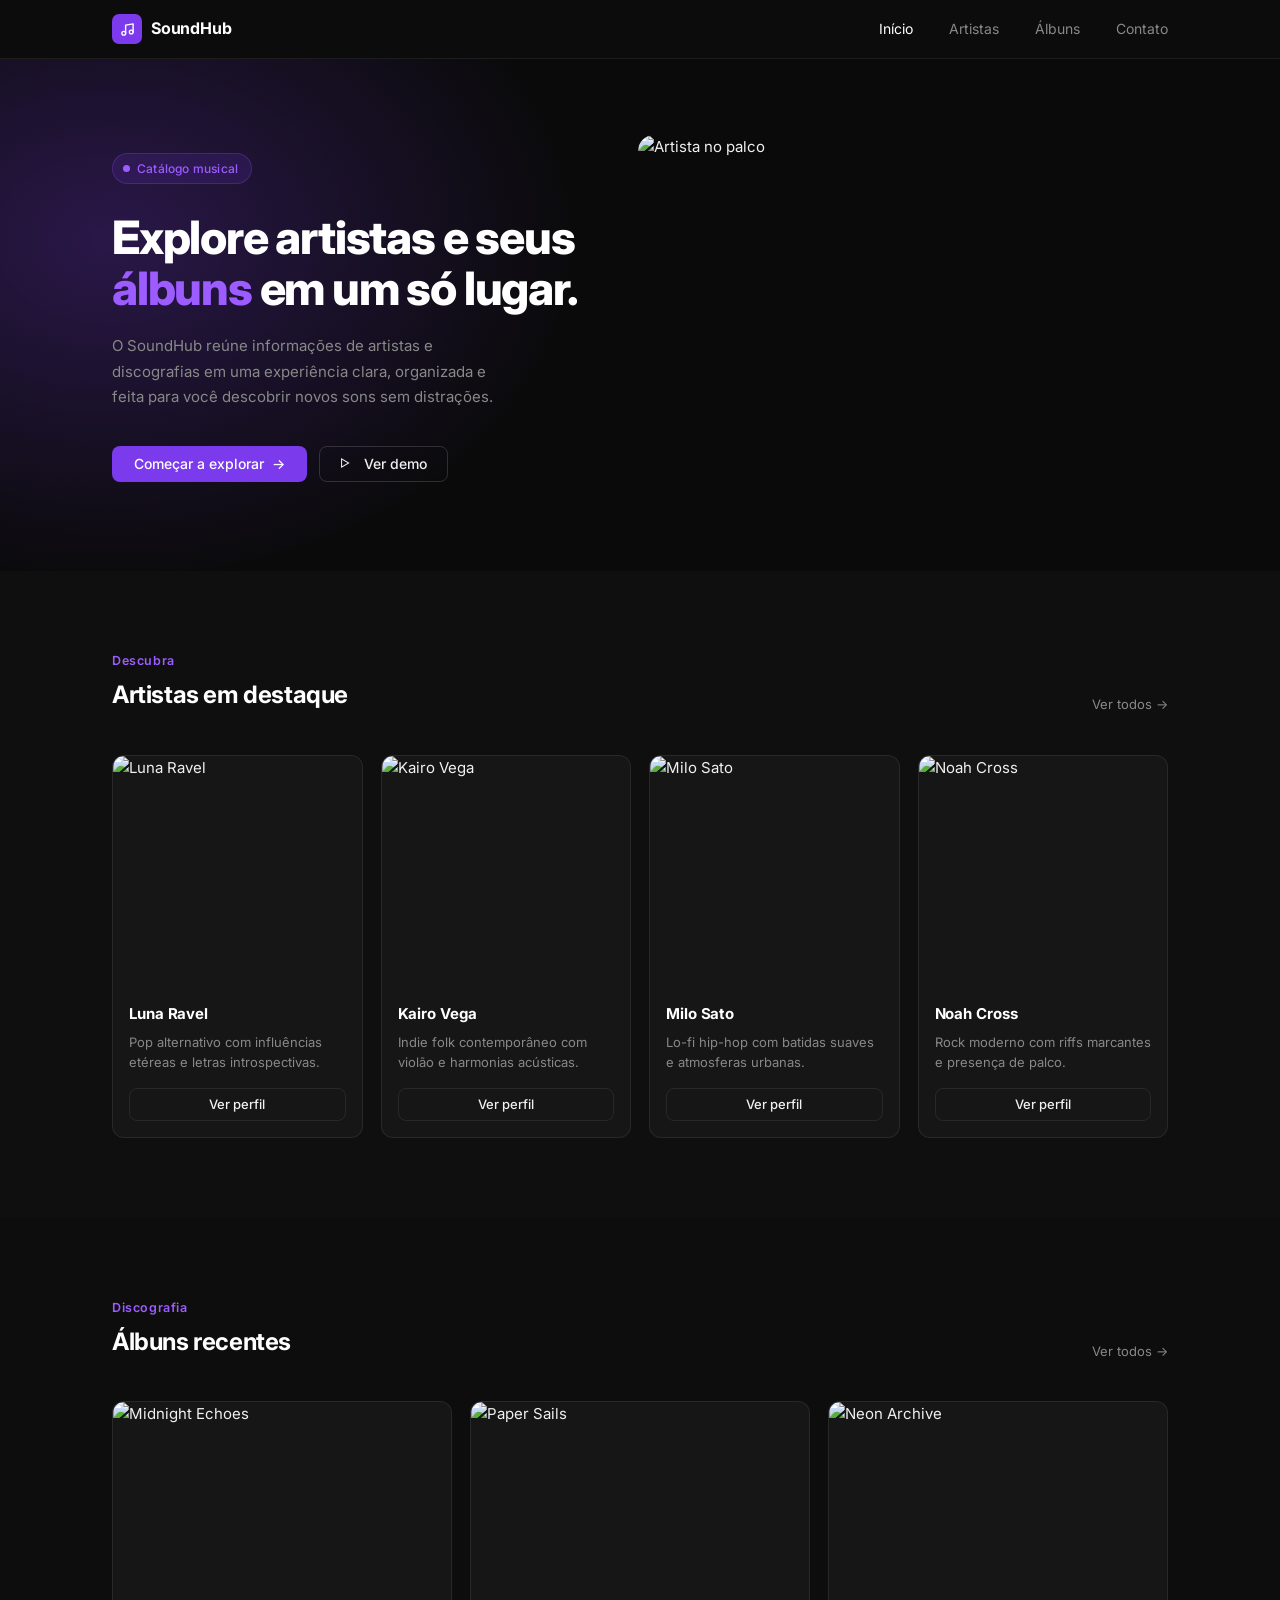
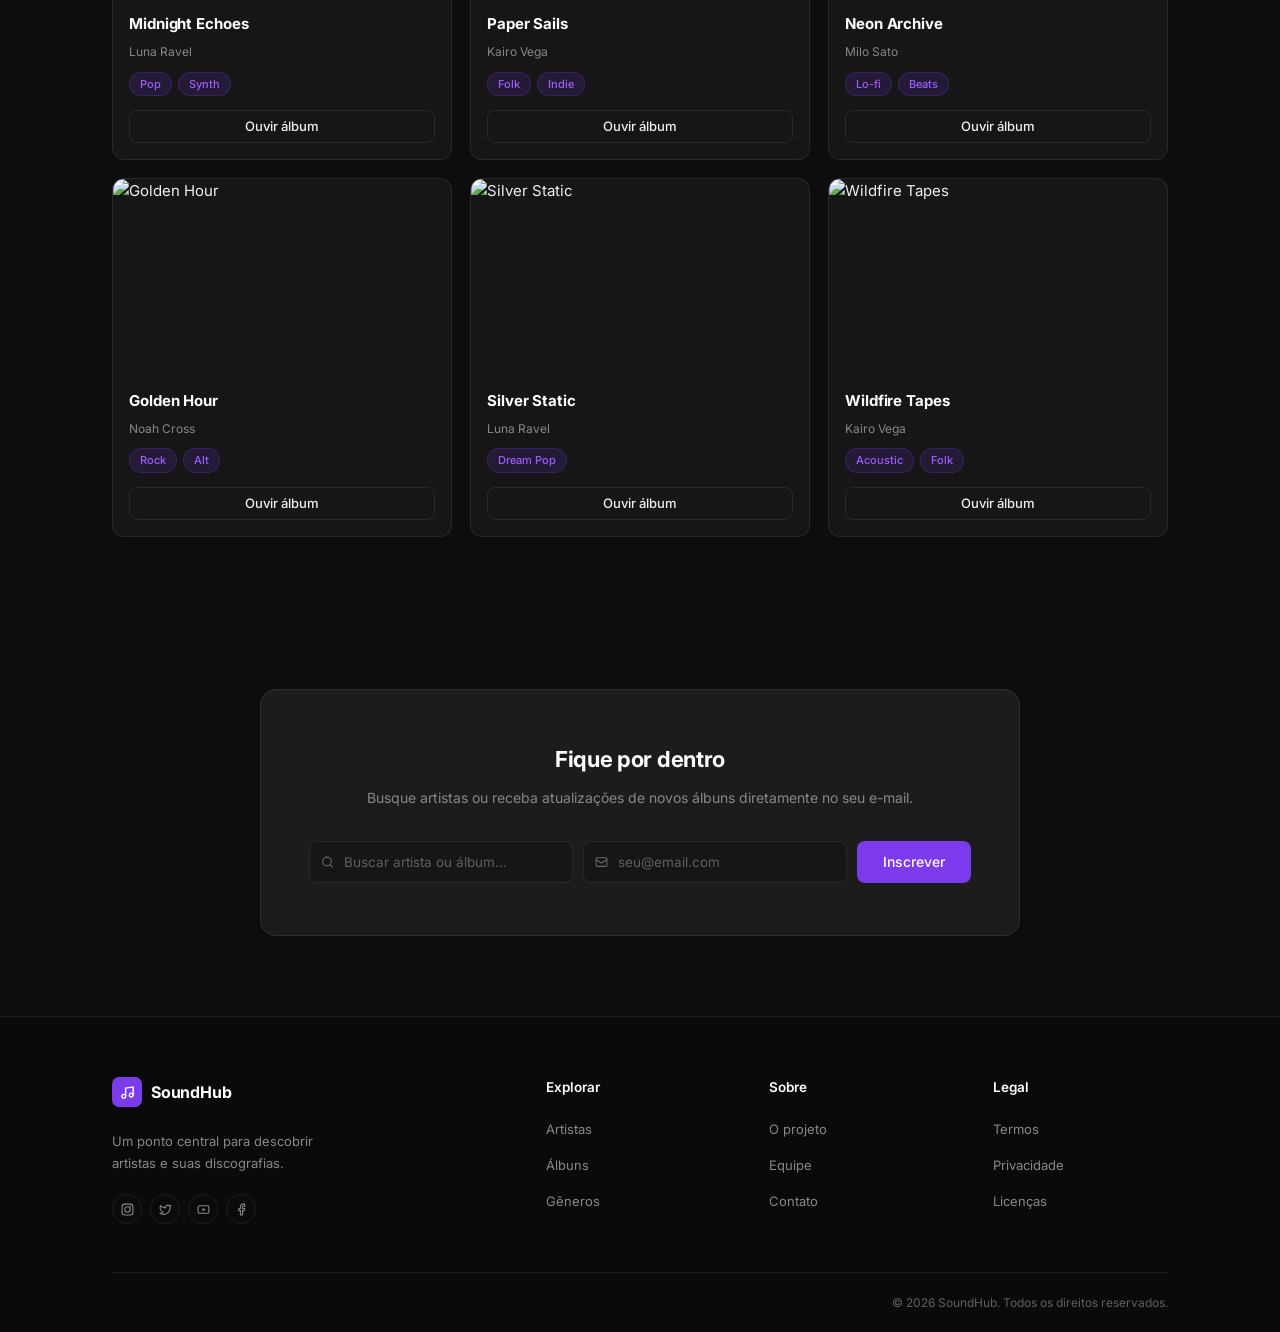
==== public/index.html @ ef5537f6 "Criação da estrutura HTML inicial" ====
<!DOCTYPE html>
<html lang="en">
<head>
    <meta charset="UTF-8">
    <meta name="viewport" content="width=device-width, initial-scale=1.0">
    <title>SoundHub</title>
    <link rel="stylesheet" href="styles.css">
    <link rel="preconnect" href="https://fonts.googleapis.com" />
    <link rel="preconnect" href="https://fonts.gstatic.com" crossorigin />
    <link href="https://fonts.googleapis.com/css2?family=Inter:wght@300;400;500;600;700;800;900&display=swap" rel="stylesheet" />
</head>
<body>
    <!-- Header -->
    <header class="header">
        <div class="header__inner">
            <a href="#" class="header__logo">
                <span class="logo-icon">
                    <svg width="15" height="15" viewBox="0 0 24 24" fill="none">
                        <path d="M9 18V5l12-2v13" stroke="#fff" stroke-width="2.2" stroke-linecap="round" stroke-linejoin="round"/>
                        <circle cx="6" cy="18" r="3" stroke="#fff" stroke-width="2.2"/>
                        <circle cx="18" cy="16" r="3" stroke="#fff" stroke-width="2.2"/>
                    </svg>
                </span>
                <span class="logo-text">SoundHub</span>
            </a>
            <nav class="menu">
                <ul class="menu__list">
                    <li><a href="#inicio"   class="menu__link menu__link--active">Início</a></li>
                    <li><a href="#artistas" class="menu__link">Artistas</a></li>
                    <li><a href="#albuns"   class="menu__link">Álbuns</a></li>
                    <li><a href="#contato"  class="menu__link">Contato</a></li>
                </ul>
            </nav>
        </div>
    </header>

    <main id="inicio">
        <!-- Hero -->
        <section class="hero">
            <div class="hero__glow"></div>
            <div class="hero__inner">
                <div class="hero__content">
                    <span class="hero__badge">
                        <span class="hero__dot"></span>
                        Catálogo musical
                    </span>
                    <h1 class="hero__title">
                        Explore artistas e seus<br>
                        <span class="hero__accent">álbuns</span> em um só lugar.
                    </h1>
                    <p class="hero__sub">
                        O SoundHub reúne informações de artistas e discografias em uma
                        experiência clara, organizada e feita para você descobrir novos sons sem
                        distrações.
                    </p>
                    <div class="hero__ctas">
                        <a href="#artistas" class="btn btn--purple">Começar a explorar &nbsp;→</a>
                        <a href="#" class="btn btn--ghost">
                            <span class="play-icon">▷</span>&nbsp; Ver demo
                        </a>
                    </div>
                </div>
                <div class="hero__visual">
                    <img
                        src="https://picsum.photos/seed/stageconcert/620/460"
                        alt="Artista no palco"
                        class="hero__img"
                    />
                </div>
            </div>
        </section>

        <!-- Destaques -->
        <section class="wrap-dark section artistas" id="artistas">
            <div class="container">
                <div class="section__head">
                    <div>
                        <p class="eyebrow">Descubra</p>
                        <h2 class="section__h2">Artistas em destaque</h2>
                    </div>
                    <a href="#" class="ver-todos">Ver todos →</a>
                </div>

                <div class="cards cards--artists">
                    <article class="card card--artist">
                        <div class="card__photo">
                            <img src="https://picsum.photos/seed/luna42/320/340" alt="Luna Ravel" class="card__img" />
                        </div>
                        <div class="card__info">
                            <h3 class="card__name">Luna Ravel</h3>
                            <p class="card__bio">Pop alternativo com influências etéreas e letras introspectivas.</p>
                            <a href="#" class="btn btn--outline btn--sm btn--fw">Ver perfil</a>
                        </div>
                    </article>

                    <article class="card card--artist">
                        <div class="card__photo">
                            <img src="https://picsum.photos/seed/kairo7/320/340" alt="Kairo Vega" class="card__img" />
                        </div>
                        <div class="card__info">
                            <h3 class="card__name">Kairo Vega</h3>
                            <p class="card__bio">Indie folk contemporâneo com violão e harmonias acústicas.</p>
                            <a href="#" class="btn btn--outline btn--sm btn--fw">Ver perfil</a>
                        </div>
                    </article>

                    <article class="card card--artist">
                        <div class="card__photo">
                            <img src="https://picsum.photos/seed/milo55/320/340" alt="Milo Sato" class="card__img" />
                        </div>
                        <div class="card__info">
                            <h3 class="card__name">Milo Sato</h3>
                            <p class="card__bio">Lo-fi hip-hop com batidas suaves e atmosferas urbanas.</p>
                            <a href="#" class="btn btn--outline btn--sm btn--fw">Ver perfil</a>
                        </div>
                    </article>

                    <article class="card card--artist">
                        <div class="card__photo">
                            <img src="https://picsum.photos/seed/noah88/320/340" alt="Noah Cross" class="card__img" />
                        </div>
                        <div class="card__info">
                            <h3 class="card__name">Noah Cross</h3>
                            <p class="card__bio">Rock moderno com riffs marcantes e presença de palco.</p>
                            <a href="#" class="btn btn--outline btn--sm btn--fw">Ver perfil</a>
                        </div>
                    </article>
                </div>
            </div>
        </section>

        <!-- Recentes -->
        <section class="section albuns" id="albuns">
            <div class="container">
                <div class="section__head">
                    <div>
                        <p class="eyebrow">Discografia</p>
                        <h2 class="section__h2">Álbuns recentes</h2>
                    </div>
                    <a href="#" class="ver-todos">Ver todos →</a>
                </div>

                <div class="cards cards--albums">
                    <article class="card card--album">
                        <div class="card__thumb">
                            <img src="https://picsum.photos/seed/midnight11/460/260" alt="Midnight Echoes" class="card__img" />
                        </div>
                        <div class="card__info">
                            <h3 class="card__name">Midnight Echoes</h3>
                            <p class="card__artist-name">Luna Ravel</p>
                            <div class="card__tags">
                                <span class="tag">Pop</span>
                                <span class="tag">Synth</span>
                            </div>
                            <a href="#" class="btn btn--outline btn--sm btn--fw">Ouvir álbum</a>
                        </div>
                    </article>

                    <article class="card card--album">
                        <div class="card__thumb">
                            <img src="https://picsum.photos/seed/papersails/460/260" alt="Paper Sails" class="card__img" />
                        </div>
                        <div class="card__info">
                            <h3 class="card__name">Paper Sails</h3>
                            <p class="card__artist-name">Kairo Vega</p>
                            <div class="card__tags">
                                <span class="tag">Folk</span>
                                <span class="tag">Indie</span>
                            </div>
                            <a href="#" class="btn btn--outline btn--sm btn--fw">Ouvir álbum</a>
                        </div>
                    </article>

                    <article class="card card--album">
                        <div class="card__thumb">
                            <img src="https://picsum.photos/seed/neon7788/460/260" alt="Neon Archive" class="card__img" />
                        </div>
                        <div class="card__info">
                            <h3 class="card__name">Neon Archive</h3>
                            <p class="card__artist-name">Milo Sato</p>
                            <div class="card__tags">
                                <span class="tag">Lo-fi</span>
                                <span class="tag">Beats</span>
                            </div>
                            <a href="#" class="btn btn--outline btn--sm btn--fw">Ouvir álbum</a>
                        </div>
                    </article>

                    <article class="card card--album">
                        <div class="card__thumb">
                            <img src="https://picsum.photos/seed/golden2299/460/260" alt="Golden Hour" class="card__img" />
                        </div>
                        <div class="card__info">
                            <h3 class="card__name">Golden Hour</h3>
                            <p class="card__artist-name">Noah Cross</p>
                            <div class="card__tags">
                                <span class="tag">Rock</span>
                                <span class="tag">Alt</span>
                            </div>
                            <a href="#" class="btn btn--outline btn--sm btn--fw">Ouvir álbum</a>
                        </div>
                    </article>

                    <article class="card card--album">
                        <div class="card__thumb">
                            <img src="https://picsum.photos/seed/silver3344/460/260" alt="Silver Static" class="card__img" />
                        </div>
                        <div class="card__info">
                            <h3 class="card__name">Silver Static</h3>
                            <p class="card__artist-name">Luna Ravel</p>
                            <div class="card__tags">
                                <span class="tag">Dream Pop</span>
                            </div>
                            <a href="#" class="btn btn--outline btn--sm btn--fw">Ouvir álbum</a>
                        </div>
                    </article>

                    <article class="card card--album">
                        <div class="card__thumb">
                            <img src="https://picsum.photos/seed/wildfire4455/460/260" alt="Wildfire Tapes" class="card__img" />
                        </div>
                        <div class="card__info">
                            <h3 class="card__name">Wildfire Tapes</h3>
                            <p class="card__artist-name">Kairo Vega</p>
                            <div class="card__tags">
                                <span class="tag">Acoustic</span>
                                <span class="tag">Folk</span>
                            </div>
                            <a href="#" class="btn btn--outline btn--sm btn--fw">Ouvir álbum</a>
                        </div>
                    </article>
                </div>
            </div>
        </section>

        <!-- Formulário -->
        <section class="formulario" id="contato">
            <div class="container">
                <div class="formulario__box">
                    <h2 class="formulario__title">Fique por dentro</h2>
                    <p class="formulario__sub">
                        Busque artistas ou receba atualizações de novos álbuns diretamente no seu e-mail.
                    </p>
                    <div class="formulario__row">
                        <div class="formulario__field">
                            <span class="f-ico">
                                <svg width="13" height="13" viewBox="0 0 24 24" fill="none">
                                    <circle cx="11" cy="11" r="8" stroke="#666" stroke-width="2"/>
                                    <path d="M21 21l-4.35-4.35" stroke="#666" stroke-width="2" stroke-linecap="round"/>
                                </svg>
                            </span>
                            <input type="text"  class="formulario__input" placeholder="Buscar artista ou álbum..." />
                        </div>
                        <div class="formulario__field">
                            <span class="f-ico">
                                <svg width="13" height="13" viewBox="0 0 24 24" fill="none">
                                    <rect x="2" y="4" width="20" height="16" rx="2" stroke="#666" stroke-width="2"/>
                                    <path d="M2 8l10 6 10-6" stroke="#666" stroke-width="2"/>
                                </svg>
                            </span>
                            <input type="email" class="formulario__input" placeholder="seu@email.com" />
                        </div>
                        <button type="submit" class="btn btn--purple formulario__submit">Inscrever</button>
                    </div>
                </div>
            </div>
        </section>
    </main>

    <!-- Footer -->
    <footer class="footer">
        <div class="container">
            <div class="footer__grid">
                <div class="footer__brand">
                    <a href="#" class="header__logo" style="margin-bottom:12px;display:inline-flex;">
                        <span class="logo-icon">
                            <svg width="15" height="15" viewBox="0 0 24 24" fill="none">
                                <path d="M9 18V5l12-2v13" stroke="#fff" stroke-width="2.2" stroke-linecap="round" stroke-linejoin="round"/>
                                <circle cx="6" cy="18" r="3" stroke="#fff" stroke-width="2.2"/>
                                <circle cx="18" cy="16" r="3" stroke="#fff" stroke-width="2.2"/>
                            </svg>
                        </span>
                        <span class="logo-text">SoundHub</span>
                    </a>
                    <p class="footer__brand-text">
                        Um ponto central para descobrir artistas e suas discografias.
                    </p>
                    <div class="footer__socials">
                        <a href="#" class="footer__soc" aria-label="Instagram">
                            <svg width="13" height="13" viewBox="0 0 24 24" fill="none"><rect x="2" y="2" width="20" height="20" rx="5" stroke="currentColor" stroke-width="2"/><circle cx="12" cy="12" r="5" stroke="currentColor" stroke-width="2"/><circle cx="17.5" cy="6.5" r="1.2" fill="currentColor"/></svg>
                        </a>
                        <a href="#" class="footer__soc" aria-label="Twitter">
                            <svg width="13" height="13" viewBox="0 0 24 24" fill="none"><path d="M22 4s-.7 2.1-2 3.4c1.6 10-9.4 17.3-18 11.6 2.2.1 4.4-.6 6-2C3 15.5.5 9.6 3 5c2.2 2.6 5.6 4.1 9 4-.9-4.2 4-6.6 7-3.8 1.1 0 3-1.2 3-1.2z" stroke="currentColor" stroke-width="2" stroke-linecap="round" stroke-linejoin="round"/></svg>
                        </a>
                        <a href="#" class="footer__soc" aria-label="YouTube">
                            <svg width="13" height="13" viewBox="0 0 24 24" fill="none"><rect x="2" y="5" width="20" height="14" rx="3" stroke="currentColor" stroke-width="2"/><polygon points="10,9 16,12 10,15" fill="currentColor"/></svg>
                        </a>
                        <a href="#" class="footer__soc" aria-label="Facebook">
                            <svg width="13" height="13" viewBox="0 0 24 24" fill="none"><path d="M18 2h-3a5 5 0 0 0-5 5v3H7v4h3v8h4v-8h3l1-4h-4V7a1 1 0 0 1 1-1h3z" stroke="currentColor" stroke-width="2" stroke-linecap="round" stroke-linejoin="round"/></svg>
                        </a>
                    </div>
                </div>

                <div class="footer__col">
                    <h4 class="footer__col-h">Explorar</h4>
                    <ul class="footer__links">
                        <li><a href="#" class="footer__link">Artistas</a></li>
                        <li><a href="#" class="footer__link">Álbuns</a></li>
                        <li><a href="#" class="footer__link">Gêneros</a></li>
                    </ul>
                </div>

                <div class="footer__col">
                    <h4 class="footer__col-h">Sobre</h4>
                    <ul class="footer__links">
                        <li><a href="#" class="footer__link">O projeto</a></li>
                        <li><a href="#" class="footer__link">Equipe</a></li>
                        <li><a href="#" class="footer__link">Contato</a></li>
                    </ul>
                </div>

                <div class="footer__col">
                    <h4 class="footer__col-h">Legal</h4>
                    <ul class="footer__links">
                        <li><a href="#" class="footer__link">Termos</a></li>
                        <li><a href="#" class="footer__link">Privacidade</a></li>
                        <li><a href="#" class="footer__link">Licenças</a></li>
                    </ul>
                </div>
            </div>

            <div class="footer__bottom">
                <p>© 2026 SoundHub. Todos os direitos reservados.</p>
            </div>
        </div>
    </footer>
</body>
</html>
---- public/styles.css ----
*, *::before, *::after { box-sizing: border-box; margin: 0; padding: 0; }
ul  { list-style: none; }
a   { text-decoration: none; color: inherit; }
img { display: block; width: 100%; height: 100%; object-fit: cover; }
button { cursor: pointer; border: none; background: none; font-family: inherit; }

:root {
  /* cores */
  --clr-bg:           #0d0d0d;
  --clr-bg-dark:      #0a0a0a;
  --clr-surface:      #161616;
  --clr-surface-2:    #1c1c1c;
  --clr-border:       rgba(255,255,255,.07);
  --clr-border-card:  rgba(255,255,255,.08);
  --clr-purple:       #7c3aed;
  --clr-purple-soft:  #9d5cff;
  --clr-purple-dim:   rgba(124,58,237,.14);
  --clr-purple-glow:  rgba(124,58,237,.25);
  --clr-white:        #ffffff;
  --clr-text:         #f0f0f0;
  --clr-muted:        #888888;
  --clr-muted-2:      #606060;

  /* fonte */
  --ff:               'Inter', sans-serif;

  /* raios */
  --r-xs:   6px;
  --r-sm:   8px;
  --r-md:   12px;
  --r-lg:   16px;

  /* layout */
  --max-w:  1120px;
  --gap-section: 80px;
}

html { scroll-behavior: smooth; }
body {
  font-family: var(--ff);
  background: var(--clr-bg);
  color: var(--clr-text);
  font-size: 15px;
  line-height: 1.6;
  -webkit-font-smoothing: antialiased;
}

.container {
  max-width: var(--max-w);
  margin: 0 auto;
  padding: 0 32px;
}

.btn {
  display: inline-flex;
  align-items: center;
  justify-content: center;
  gap: 6px;
  padding: 10px 20px;
  border-radius: var(--r-sm);
  font-family: var(--ff);
  font-size: 14px;
  font-weight: 500;
  line-height: 1;
  transition: opacity .18s, transform .18s, background .18s, border-color .18s;
  white-space: nowrap;
}
.btn:hover { opacity: .86; transform: translateY(-1px); }

.btn--purple {
  background: var(--clr-purple);
  color: #fff;
  padding: 11px 22px;
}
.btn--purple:hover { opacity: 1; background: #8b47ff; }

.btn--ghost {
  background: transparent;
  color: var(--clr-text);
  border: 1px solid rgba(255,255,255,.15);
  padding: 10px 20px;
}
.btn--ghost:hover { border-color: rgba(255,255,255,.3); }

.btn--outline {
  background: transparent;
  color: var(--clr-text);
  border: 1px solid var(--clr-border-card);
  border-radius: var(--r-sm);
}
.btn--outline:hover { border-color: rgba(255,255,255,.28); }

.btn--sm { padding: 9px 16px; font-size: 13px; }
.btn--fw { width: 100%; }

.play-icon { font-size: 11px; }

.header {
  position: sticky;
  top: 0;
  z-index: 200;
  background: rgba(13,13,13,.88);
  backdrop-filter: blur(14px);
  -webkit-backdrop-filter: blur(14px);
  border-bottom: 1px solid var(--clr-border);
}

.header__inner {
  max-width: var(--max-w);
  margin: 0 auto;
  padding: 0 32px;
  height: 58px;
  display: flex;
  align-items: center;
  justify-content: space-between;
}

.header__logo {
  display: inline-flex;
  align-items: center;
  gap: 9px;
}

.logo-icon {
  width: 30px;
  height: 30px;
  background: var(--clr-purple);
  border-radius: 7px;
  display: flex;
  align-items: center;
  justify-content: center;
  flex-shrink: 0;
}

.logo-text {
  font-size: 16px;
  font-weight: 700;
  color: var(--clr-white);
  letter-spacing: -.2px;
}

/* nav */
.menu .menu__list {
  display: flex;
  align-items: center;
  gap: 36px;
}

.menu .menu__link {
  font-size: 14px;
  font-weight: 400;
  color: var(--clr-muted);
  transition: color .15s;
}
.menu .menu__link:hover,
.menu .menu__link--active { color: var(--clr-white); }

.hero {
  position: relative;
  background: var(--clr-bg-dark);
  overflow: hidden;
  padding-bottom: 72px;
}

.hero__glow {
  position: absolute;
  top: -60px;
  left: -100px;
  width: 700px;
  height: 600px;
  background: radial-gradient(ellipse at 30% 40%, rgba(124,58,237,.28) 0%, transparent 68%);
  pointer-events: none;
}

.hero__inner {
  position: relative;
  max-width: var(--max-w);
  margin: 0 auto;
  padding: 76px 32px 0;
  display: flex;
  align-items: center;
  gap: 56px;
}

.hero__content {
  flex: 0 0 auto;
  width: 470px;
}

.hero__badge {
  display: inline-flex;
  align-items: center;
  gap: 7px;
  font-size: 12px;
  font-weight: 500;
  color: var(--clr-purple-soft);
  background: var(--clr-purple-dim);
  border: 1px solid rgba(157,92,255,.22);
  border-radius: 100px;
  padding: 5px 13px 5px 10px;
  margin-bottom: 28px;
  letter-spacing: .2px;
}

.hero__dot {
  width: 7px;
  height: 7px;
  background: var(--clr-purple-soft);
  border-radius: 50%;
  flex-shrink: 0;
}

.hero__title {
  font-size: 46px;
  font-weight: 800;
  line-height: 1.1;
  letter-spacing: -1.2px;
  color: var(--clr-white);
  margin-bottom: 20px;
}

.hero__accent { color: var(--clr-purple-soft); }

.hero__sub {
  font-size: 15px;
  font-weight: 400;
  color: var(--clr-muted);
  line-height: 1.7;
  margin-bottom: 36px;
  max-width: 400px;
}

.hero__ctas {
  display: flex;
  align-items: center;
  gap: 12px;
}

.hero__visual {
  flex: 1;
  border-radius: var(--r-lg);
  overflow: hidden;
  aspect-ratio: 16/11;
  position: relative;
}

.hero__img {
  width: 100%;
  height: 100%;
  object-fit: cover;
}

.section { padding: var(--gap-section) 0; }

.wrap-dark { background: #0f0f0f; }

.section__head {
  display: flex;
  align-items: flex-end;
  justify-content: space-between;
  margin-bottom: 40px;
}

.eyebrow {
  font-size: 12.5px;
  font-weight: 600;
  color: var(--clr-purple-soft);
  letter-spacing: .6px;
  text-transform: none;
  margin-bottom: 5px;
}

.section__h2 {
  font-size: 24px;
  font-weight: 700;
  color: var(--clr-white);
  letter-spacing: -.4px;
}

.ver-todos {
  font-size: 13px;
  font-weight: 400;
  color: var(--clr-muted);
  transition: color .15s;
}
.ver-todos:hover { color: var(--clr-text); }

.card {
  background: var(--clr-surface);
  border: 1px solid var(--clr-border-card);
  border-radius: var(--r-md);
  overflow: hidden;
  transition: border-color .2s, transform .2s;
}
.card:hover {
  border-color: rgba(124,58,237,.38);
  transform: translateY(-3px);
}

.cards--artists {
  display: grid;
  grid-template-columns: repeat(4, 1fr);
  gap: 18px;
}

.card--artist .card__photo {
  position: relative;
  height: 230px;
  overflow: hidden;
}

.cards--artists .card .card__img {
  width: 100%;
  height: 100%;
  object-fit: cover;
  transition: transform .5s ease;
}
.cards--artists .card:hover .card__img { transform: scale(1.06); }

.card--artist .card__info {
  padding: 16px;
}

.card__name {
  font-size: 15px;
  font-weight: 700;
  color: var(--clr-white);
  margin-bottom: 6px;
  letter-spacing: -.1px;
}

.card__bio {
  font-size: 13px;
  color: var(--clr-muted);
  line-height: 1.55;
  margin-bottom: 16px;
}

.cards--albums {
  display: grid;
  grid-template-columns: repeat(3, 1fr);
  gap: 18px;
}

.card--album .card__thumb {
  position: relative;
  height: 196px;
  overflow: hidden;
}

.cards--albums .card .card__img {
  width: 100%;
  height: 100%;
  object-fit: cover;
  transition: transform .5s ease;
}
.cards--albums .card:hover .card__img { transform: scale(1.05); }

.card--album .card__info {
  padding: 14px 16px 16px;
}

.card__artist-name {
  font-size: 12px;
  color: var(--clr-muted);
  margin-top: 2px;
  margin-bottom: 10px;
}

.card__tags {
  display: flex;
  flex-wrap: wrap;
  gap: 6px;
  margin-bottom: 14px;
}

.tag {
  display: inline-block;
  font-size: 11px;
  font-weight: 500;
  padding: 3px 10px;
  border-radius: 100px;
  background: rgba(124,58,237,.15);
  color: var(--clr-purple-soft);
  border: 1px solid rgba(124,58,237,.25);
  line-height: 1.5;
}

.formulario {
  padding: 72px 0 80px;
  background: var(--clr-bg);
}

.formulario__box {
  background: var(--clr-surface-2);
  border: 1px solid var(--clr-border-card);
  border-radius: var(--r-lg);
  padding: 52px 48px;
  text-align: center;
  max-width: 760px;
  margin: 0 auto;
}

.formulario__title {
  font-size: 22px;
  font-weight: 700;
  color: var(--clr-white);
  letter-spacing: -.3px;
  margin-bottom: 10px;
}

.formulario__sub {
  font-size: 14px;
  color: var(--clr-muted);
  line-height: 1.6;
  margin-bottom: 32px;
}

.formulario__row {
  display: flex;
  align-items: center;
  gap: 10px;
  flex-wrap: wrap;
  justify-content: center;
}

.formulario__field {
  position: relative;
  flex: 1;
  min-width: 210px;
}

.f-ico {
  position: absolute;
  left: 12px;
  top: 50%;
  transform: translateY(-50%);
  display: flex;
  align-items: center;
  pointer-events: none;
}

.formulario__input {
  width: 100%;
  height: 42px;
  padding: 0 14px 0 34px;
  background: var(--clr-surface);
  border: 1px solid var(--clr-border-card);
  border-radius: var(--r-sm);
  font-family: var(--ff);
  font-size: 13.5px;
  color: var(--clr-text);
  outline: none;
  transition: border-color .18s;
}
.formulario__input::placeholder { color: var(--clr-muted-2); }
.formulario__input:focus { border-color: var(--clr-purple); }

.formulario__submit {
  height: 42px;
  padding: 0 26px;
  flex-shrink: 0;
}

.footer {
  background: #0a0a0a;
  border-top: 1px solid var(--clr-border);
  padding: 60px 0 0;
}

.footer__grid {
  display: grid;
  grid-template-columns: 2.2fr 1fr 1fr 1fr;
  gap: 48px;
  padding-bottom: 48px;
  border-bottom: 1px solid var(--clr-border);
}

.footer__brand {
  display: flex;
  flex-direction: column;
  align-items: flex-start;
  gap: 0;
}

.footer__brand-text {
  font-size: 13px;
  color: var(--clr-muted);
  line-height: 1.65;
  max-width: 220px;
  margin-top: 12px;
  margin-bottom: 20px;
}

.footer__socials {
  display: flex;
  gap: 8px;
}

.footer__soc {
  width: 30px;
  height: 30px;
  border-radius: 50%;
  border: 1px solid var(--clr-border-card);
  display: flex;
  align-items: center;
  justify-content: center;
  color: var(--clr-muted);
  transition: border-color .15s, color .15s;
}
.footer__soc:hover { border-color: var(--clr-purple); color: var(--clr-purple-soft); }

.footer__col-h {
  font-size: 13.5px;
  font-weight: 600;
  color: var(--clr-white);
  margin-bottom: 18px;
}

.footer__links {
  display: flex;
  flex-direction: column;
  gap: 12px;
}

.footer__link {
  font-size: 13px;
  color: var(--clr-muted);
  transition: color .15s;
}
.footer__link:hover { color: var(--clr-text); }

.footer__bottom {
  padding: 20px 0;
  text-align: right;
}

.footer__bottom p {
  font-size: 12px;
  color: var(--clr-muted-2);
}

@media (max-width: 1024px) {
  .hero__title { font-size: 38px; }
  .hero__content { width: 420px; }
  .cards--artists { grid-template-columns: repeat(2, 1fr); }
  .cards--albums  { grid-template-columns: repeat(2, 1fr); }
  .footer__grid   { grid-template-columns: 1.6fr 1fr 1fr 1fr; gap: 32px; }
}

@media (max-width: 768px) {
  .hero__inner {
    flex-direction: column;
    padding: 52px 24px 0;
    gap: 36px;
  }
  .hero__content { width: 100%; }
  .hero__title { font-size: 34px; }
  .hero__visual { width: 100%; }
  .menu .menu__list { gap: 20px; }
  .cards--artists { grid-template-columns: repeat(2, 1fr); }
  .cards--albums  { grid-template-columns: repeat(2, 1fr); }
  .footer__grid   { grid-template-columns: 1fr 1fr; gap: 28px; }
  .footer__brand  { grid-column: span 2; }
  .formulario__box { padding: 36px 24px; }
  .container { padding: 0 20px; }
}

@media (max-width: 520px) {
  .header__inner { padding: 0 20px; }
  .cards--artists { grid-template-columns: 1fr; }
  .cards--albums  { grid-template-columns: 1fr; }
  .footer__grid   { grid-template-columns: 1fr; }
  .footer__brand  { grid-column: span 1; }
  .footer__bottom { text-align: center; }
  .formulario__row { flex-direction: column; }
  .formulario__field { min-width: 100%; }
  .formulario__submit { width: 100%; }
  .hero__ctas { flex-wrap: wrap; }
  .hero__title { font-size: 30px; letter-spacing: -.8px; }
  .menu .menu__list { gap: 14px; }
  .menu .menu__link { font-size: 13px; }
}
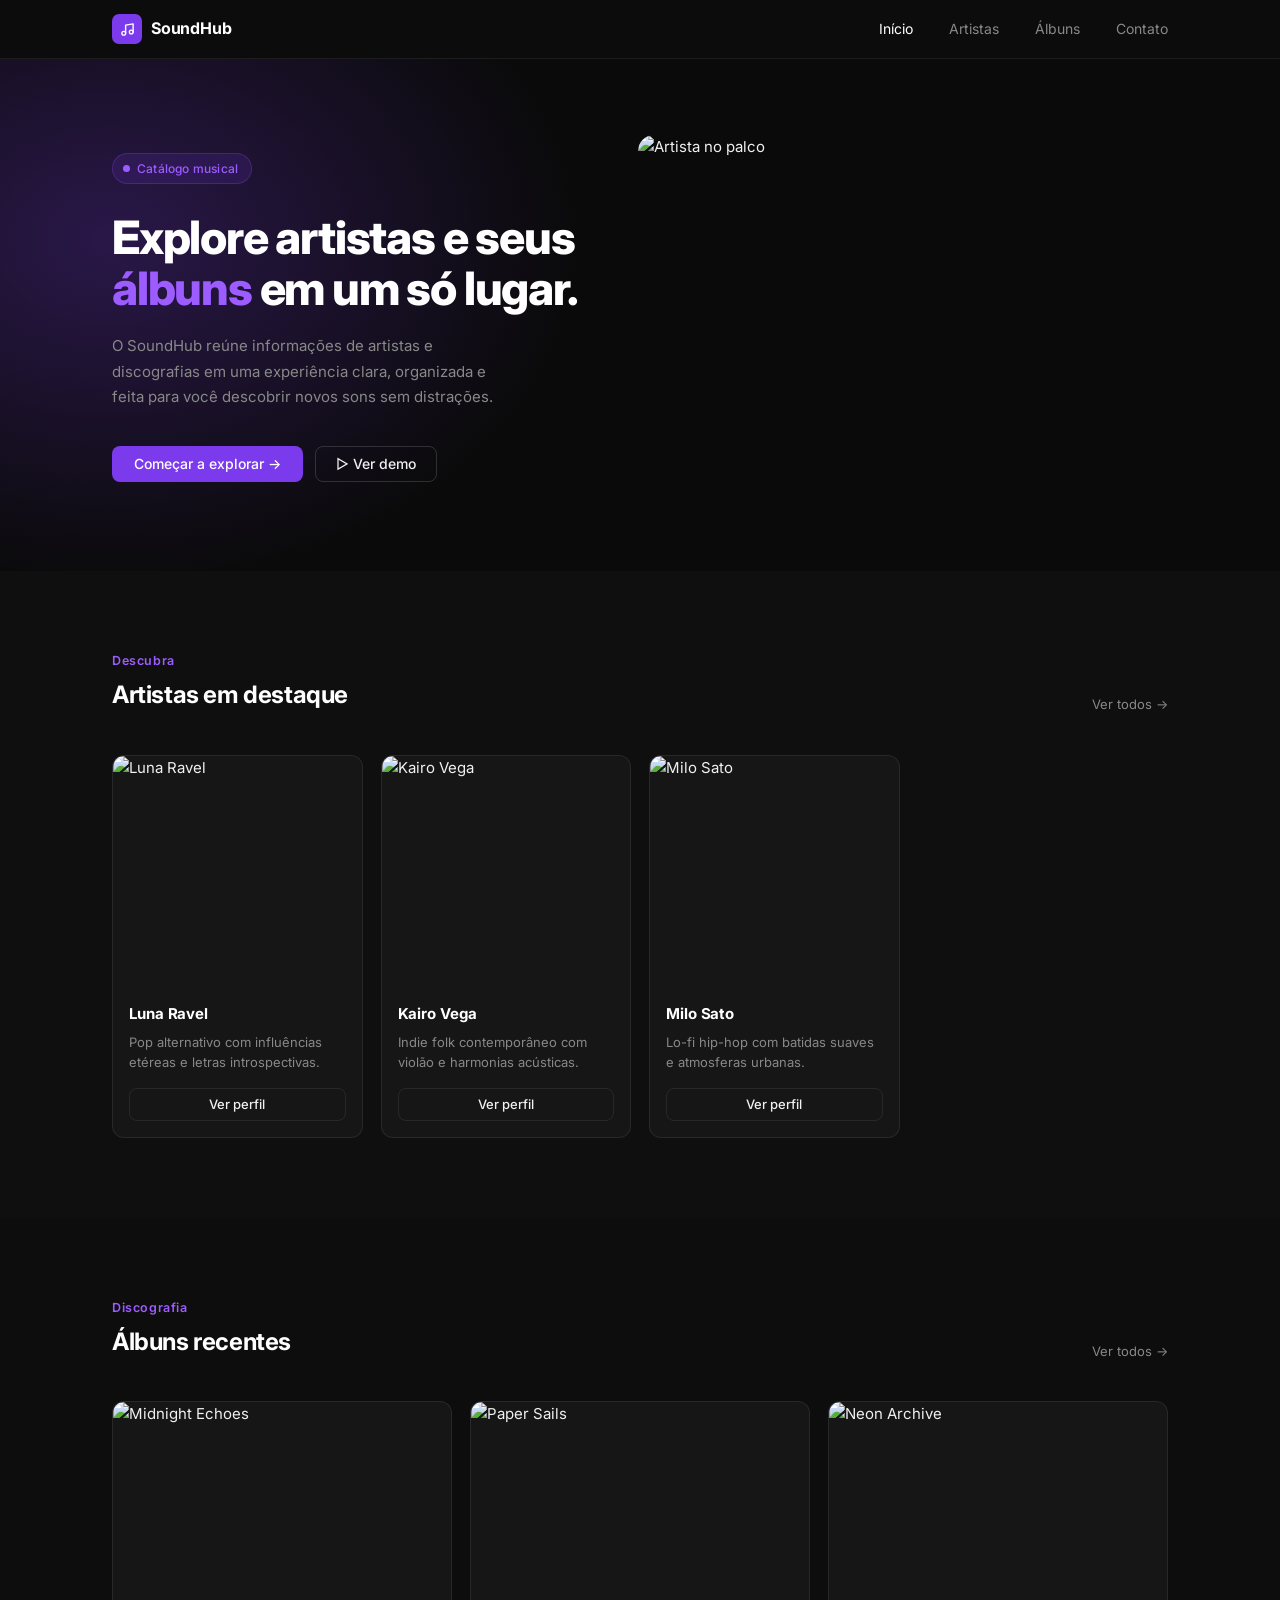
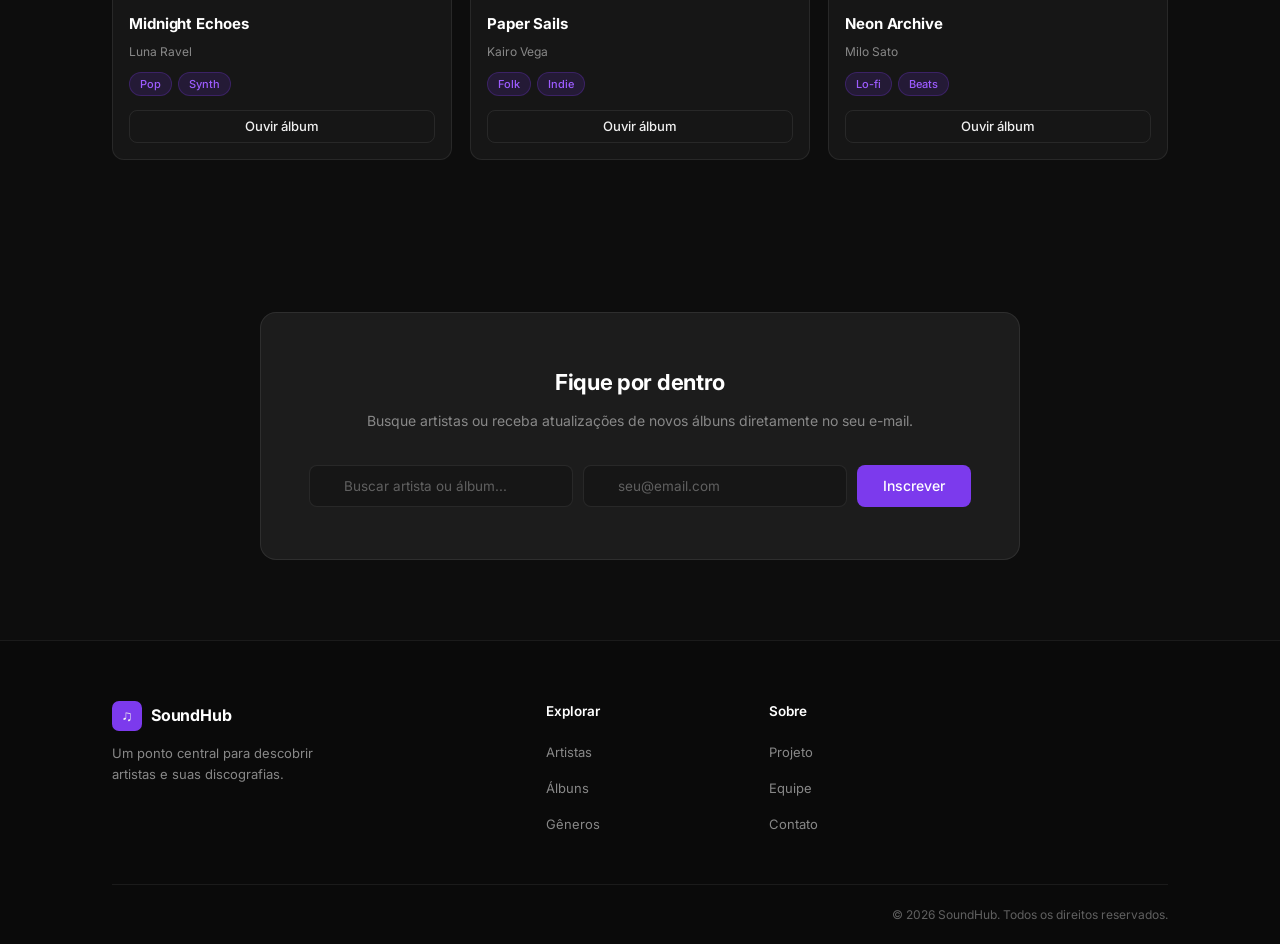
==== commit a8a46811: "Aplicação dos estilos básicos do CSS" ====
--- a/public/index.html
+++ b/public/index.html
@@ -1,76 +1,82 @@
 <!DOCTYPE html>
-<html lang="en">
+<html lang="pt-BR">
+
 <head>
-    <meta charset="UTF-8">
-    <meta name="viewport" content="width=device-width, initial-scale=1.0">
+    <meta charset="UTF-8" />
+    <meta name="viewport" content="width=device-width, initial-scale=1.0" />
     <title>SoundHub</title>
-    <link rel="stylesheet" href="styles.css">
+    <link rel="stylesheet" href="styles.css" />
     <link rel="preconnect" href="https://fonts.googleapis.com" />
     <link rel="preconnect" href="https://fonts.gstatic.com" crossorigin />
     <link href="https://fonts.googleapis.com/css2?family=Inter:wght@300;400;500;600;700;800;900&display=swap" rel="stylesheet" />
 </head>
+
 <body>
-    <!-- Header -->
+
+    <!-- HEADER -->
     <header class="header">
         <div class="header__inner">
-            <a href="#" class="header__logo">
+            <a href="#inicio" class="header__logo">
                 <span class="logo-icon">
                     <svg width="15" height="15" viewBox="0 0 24 24" fill="none">
-                        <path d="M9 18V5l12-2v13" stroke="#fff" stroke-width="2.2" stroke-linecap="round" stroke-linejoin="round"/>
-                        <circle cx="6" cy="18" r="3" stroke="#fff" stroke-width="2.2"/>
-                        <circle cx="18" cy="16" r="3" stroke="#fff" stroke-width="2.2"/>
+                        <path d="M9 18V5l12-2v13" stroke="#fff" stroke-width="2.2" stroke-linecap="round"
+                            stroke-linejoin="round" />
+                        <circle cx="6" cy="18" r="3" stroke="#fff" stroke-width="2.2" />
+                        <circle cx="18" cy="16" r="3" stroke="#fff" stroke-width="2.2" />
                     </svg>
                 </span>
                 <span class="logo-text">SoundHub</span>
             </a>
+
             <nav class="menu">
                 <ul class="menu__list">
-                    <li><a href="#inicio"   class="menu__link menu__link--active">Início</a></li>
+                    <li><a href="#inicio" class="menu__link menu__link--active">Início</a></li>
                     <li><a href="#artistas" class="menu__link">Artistas</a></li>
-                    <li><a href="#albuns"   class="menu__link">Álbuns</a></li>
-                    <li><a href="#contato"  class="menu__link">Contato</a></li>
+                    <li><a href="#albuns" class="menu__link">Álbuns</a></li>
+                    <li><a href="#contato" class="menu__link">Contato</a></li>
                 </ul>
             </nav>
         </div>
     </header>
 
+    <!-- MAIN -->
     <main id="inicio">
-        <!-- Hero -->
+
+        <!-- HERO -->
         <section class="hero">
             <div class="hero__glow"></div>
+
             <div class="hero__inner">
                 <div class="hero__content">
                     <span class="hero__badge">
                         <span class="hero__dot"></span>
                         Catálogo musical
                     </span>
+
                     <h1 class="hero__title">
-                        Explore artistas e seus<br>
+                        Explore artistas e seus <br />
                         <span class="hero__accent">álbuns</span> em um só lugar.
                     </h1>
+
                     <p class="hero__sub">
-                        O SoundHub reúne informações de artistas e discografias em uma
-                        experiência clara, organizada e feita para você descobrir novos sons sem
-                        distrações.
+                        O SoundHub reúne informações de artistas e discografias em uma experiência clara, organizada e
+                        feita para você descobrir novos sons sem distrações.
                     </p>
+
                     <div class="hero__ctas">
-                        <a href="#artistas" class="btn btn--purple">Começar a explorar &nbsp;→</a>
-                        <a href="#" class="btn btn--ghost">
-                            <span class="play-icon">▷</span>&nbsp; Ver demo
-                        </a>
+                        <a href="#artistas" class="btn btn--purple">Começar a explorar →</a>
+                        <a href="#albuns" class="btn btn--ghost">▷ Ver demo</a>
                     </div>
                 </div>
+
                 <div class="hero__visual">
-                    <img
-                        src="https://picsum.photos/seed/stageconcert/620/460"
-                        alt="Artista no palco"
-                        class="hero__img"
-                    />
-                </div>
-            </div>
-        </section>
-
-        <!-- Destaques -->
+                    <img src="https://picsum.photos/seed/stageconcert/620/460" alt="Artista no palco"
+                        class="hero__img" />
+                </div>
+            </div>
+        </section>
+
+        <!-- ARTISTAS -->
         <section class="wrap-dark section artistas" id="artistas">
             <div class="container">
                 <div class="section__head">
@@ -82,6 +88,7 @@
                 </div>
 
                 <div class="cards cards--artists">
+
                     <article class="card card--artist">
                         <div class="card__photo">
                             <img src="https://picsum.photos/seed/luna42/320/340" alt="Luna Ravel" class="card__img" />
@@ -115,21 +122,11 @@
                         </div>
                     </article>
 
-                    <article class="card card--artist">
-                        <div class="card__photo">
-                            <img src="https://picsum.photos/seed/noah88/320/340" alt="Noah Cross" class="card__img" />
-                        </div>
-                        <div class="card__info">
-                            <h3 class="card__name">Noah Cross</h3>
-                            <p class="card__bio">Rock moderno com riffs marcantes e presença de palco.</p>
-                            <a href="#" class="btn btn--outline btn--sm btn--fw">Ver perfil</a>
-                        </div>
-                    </article>
-                </div>
-            </div>
-        </section>
-
-        <!-- Recentes -->
+                </div>
+            </div>
+        </section>
+
+        <!-- ALBUNS -->
         <section class="section albuns" id="albuns">
             <div class="container">
                 <div class="section__head">
@@ -141,9 +138,11 @@
                 </div>
 
                 <div class="cards cards--albums">
+
                     <article class="card card--album">
                         <div class="card__thumb">
-                            <img src="https://picsum.photos/seed/midnight11/460/260" alt="Midnight Echoes" class="card__img" />
+                            <img src="https://picsum.photos/seed/midnight11/460/260" alt="Midnight Echoes"
+                                class="card__img" />
                         </div>
                         <div class="card__info">
                             <h3 class="card__name">Midnight Echoes</h3>
@@ -158,7 +157,8 @@
 
                     <article class="card card--album">
                         <div class="card__thumb">
-                            <img src="https://picsum.photos/seed/papersails/460/260" alt="Paper Sails" class="card__img" />
+                            <img src="https://picsum.photos/seed/papersails/460/260" alt="Paper Sails"
+                                class="card__img" />
                         </div>
                         <div class="card__info">
                             <h3 class="card__name">Paper Sails</h3>
@@ -173,7 +173,8 @@
 
                     <article class="card card--album">
                         <div class="card__thumb">
-                            <img src="https://picsum.photos/seed/neon7788/460/260" alt="Neon Archive" class="card__img" />
+                            <img src="https://picsum.photos/seed/neon7788/460/260" alt="Neon Archive"
+                                class="card__img" />
                         </div>
                         <div class="card__info">
                             <h3 class="card__name">Neon Archive</h3>
@@ -186,54 +187,11 @@
                         </div>
                     </article>
 
-                    <article class="card card--album">
-                        <div class="card__thumb">
-                            <img src="https://picsum.photos/seed/golden2299/460/260" alt="Golden Hour" class="card__img" />
-                        </div>
-                        <div class="card__info">
-                            <h3 class="card__name">Golden Hour</h3>
-                            <p class="card__artist-name">Noah Cross</p>
-                            <div class="card__tags">
-                                <span class="tag">Rock</span>
-                                <span class="tag">Alt</span>
-                            </div>
-                            <a href="#" class="btn btn--outline btn--sm btn--fw">Ouvir álbum</a>
-                        </div>
-                    </article>
-
-                    <article class="card card--album">
-                        <div class="card__thumb">
-                            <img src="https://picsum.photos/seed/silver3344/460/260" alt="Silver Static" class="card__img" />
-                        </div>
-                        <div class="card__info">
-                            <h3 class="card__name">Silver Static</h3>
-                            <p class="card__artist-name">Luna Ravel</p>
-                            <div class="card__tags">
-                                <span class="tag">Dream Pop</span>
-                            </div>
-                            <a href="#" class="btn btn--outline btn--sm btn--fw">Ouvir álbum</a>
-                        </div>
-                    </article>
-
-                    <article class="card card--album">
-                        <div class="card__thumb">
-                            <img src="https://picsum.photos/seed/wildfire4455/460/260" alt="Wildfire Tapes" class="card__img" />
-                        </div>
-                        <div class="card__info">
-                            <h3 class="card__name">Wildfire Tapes</h3>
-                            <p class="card__artist-name">Kairo Vega</p>
-                            <div class="card__tags">
-                                <span class="tag">Acoustic</span>
-                                <span class="tag">Folk</span>
-                            </div>
-                            <a href="#" class="btn btn--outline btn--sm btn--fw">Ouvir álbum</a>
-                        </div>
-                    </article>
-                </div>
-            </div>
-        </section>
-
-        <!-- Formulário -->
+                </div>
+            </div>
+        </section>
+
+        <!-- CONTATO -->
         <section class="formulario" id="contato">
             <div class="container">
                 <div class="formulario__box">
@@ -241,71 +199,47 @@
                     <p class="formulario__sub">
                         Busque artistas ou receba atualizações de novos álbuns diretamente no seu e-mail.
                     </p>
-                    <div class="formulario__row">
+
+                    <form class="formulario__row">
                         <div class="formulario__field">
-                            <span class="f-ico">
-                                <svg width="13" height="13" viewBox="0 0 24 24" fill="none">
-                                    <circle cx="11" cy="11" r="8" stroke="#666" stroke-width="2"/>
-                                    <path d="M21 21l-4.35-4.35" stroke="#666" stroke-width="2" stroke-linecap="round"/>
-                                </svg>
-                            </span>
-                            <input type="text"  class="formulario__input" placeholder="Buscar artista ou álbum..." />
-                        </div>
+                            <input type="text" class="formulario__input" placeholder="Buscar artista ou álbum..." />
+                        </div>
+
                         <div class="formulario__field">
-                            <span class="f-ico">
-                                <svg width="13" height="13" viewBox="0 0 24 24" fill="none">
-                                    <rect x="2" y="4" width="20" height="16" rx="2" stroke="#666" stroke-width="2"/>
-                                    <path d="M2 8l10 6 10-6" stroke="#666" stroke-width="2"/>
-                                </svg>
-                            </span>
                             <input type="email" class="formulario__input" placeholder="seu@email.com" />
                         </div>
-                        <button type="submit" class="btn btn--purple formulario__submit">Inscrever</button>
-                    </div>
-                </div>
-            </div>
-        </section>
+
+                        <button type="submit" class="btn btn--purple formulario__submit">
+                            Inscrever
+                        </button>
+                    </form>
+                </div>
+            </div>
+        </section>
+
     </main>
 
-    <!-- Footer -->
+    <!-- FOOTER -->
     <footer class="footer">
         <div class="container">
             <div class="footer__grid">
+
                 <div class="footer__brand">
-                    <a href="#" class="header__logo" style="margin-bottom:12px;display:inline-flex;">
-                        <span class="logo-icon">
-                            <svg width="15" height="15" viewBox="0 0 24 24" fill="none">
-                                <path d="M9 18V5l12-2v13" stroke="#fff" stroke-width="2.2" stroke-linecap="round" stroke-linejoin="round"/>
-                                <circle cx="6" cy="18" r="3" stroke="#fff" stroke-width="2.2"/>
-                                <circle cx="18" cy="16" r="3" stroke="#fff" stroke-width="2.2"/>
-                            </svg>
-                        </span>
+                    <a href="#inicio" class="header__logo">
+                        <span class="logo-icon">♫</span>
                         <span class="logo-text">SoundHub</span>
                     </a>
+
                     <p class="footer__brand-text">
                         Um ponto central para descobrir artistas e suas discografias.
                     </p>
-                    <div class="footer__socials">
-                        <a href="#" class="footer__soc" aria-label="Instagram">
-                            <svg width="13" height="13" viewBox="0 0 24 24" fill="none"><rect x="2" y="2" width="20" height="20" rx="5" stroke="currentColor" stroke-width="2"/><circle cx="12" cy="12" r="5" stroke="currentColor" stroke-width="2"/><circle cx="17.5" cy="6.5" r="1.2" fill="currentColor"/></svg>
-                        </a>
-                        <a href="#" class="footer__soc" aria-label="Twitter">
-                            <svg width="13" height="13" viewBox="0 0 24 24" fill="none"><path d="M22 4s-.7 2.1-2 3.4c1.6 10-9.4 17.3-18 11.6 2.2.1 4.4-.6 6-2C3 15.5.5 9.6 3 5c2.2 2.6 5.6 4.1 9 4-.9-4.2 4-6.6 7-3.8 1.1 0 3-1.2 3-1.2z" stroke="currentColor" stroke-width="2" stroke-linecap="round" stroke-linejoin="round"/></svg>
-                        </a>
-                        <a href="#" class="footer__soc" aria-label="YouTube">
-                            <svg width="13" height="13" viewBox="0 0 24 24" fill="none"><rect x="2" y="5" width="20" height="14" rx="3" stroke="currentColor" stroke-width="2"/><polygon points="10,9 16,12 10,15" fill="currentColor"/></svg>
-                        </a>
-                        <a href="#" class="footer__soc" aria-label="Facebook">
-                            <svg width="13" height="13" viewBox="0 0 24 24" fill="none"><path d="M18 2h-3a5 5 0 0 0-5 5v3H7v4h3v8h4v-8h3l1-4h-4V7a1 1 0 0 1 1-1h3z" stroke="currentColor" stroke-width="2" stroke-linecap="round" stroke-linejoin="round"/></svg>
-                        </a>
-                    </div>
                 </div>
 
                 <div class="footer__col">
                     <h4 class="footer__col-h">Explorar</h4>
                     <ul class="footer__links">
-                        <li><a href="#" class="footer__link">Artistas</a></li>
-                        <li><a href="#" class="footer__link">Álbuns</a></li>
+                        <li><a href="#artistas" class="footer__link">Artistas</a></li>
+                        <li><a href="#albuns" class="footer__link">Álbuns</a></li>
                         <li><a href="#" class="footer__link">Gêneros</a></li>
                     </ul>
                 </div>
@@ -313,20 +247,12 @@
                 <div class="footer__col">
                     <h4 class="footer__col-h">Sobre</h4>
                     <ul class="footer__links">
-                        <li><a href="#" class="footer__link">O projeto</a></li>
+                        <li><a href="#" class="footer__link">Projeto</a></li>
                         <li><a href="#" class="footer__link">Equipe</a></li>
-                        <li><a href="#" class="footer__link">Contato</a></li>
+                        <li><a href="#contato" class="footer__link">Contato</a></li>
                     </ul>
                 </div>
 
-                <div class="footer__col">
-                    <h4 class="footer__col-h">Legal</h4>
-                    <ul class="footer__links">
-                        <li><a href="#" class="footer__link">Termos</a></li>
-                        <li><a href="#" class="footer__link">Privacidade</a></li>
-                        <li><a href="#" class="footer__link">Licenças</a></li>
-                    </ul>
-                </div>
             </div>
 
             <div class="footer__bottom">
@@ -334,5 +260,7 @@
             </div>
         </div>
     </footer>
+
 </body>
+
 </html>
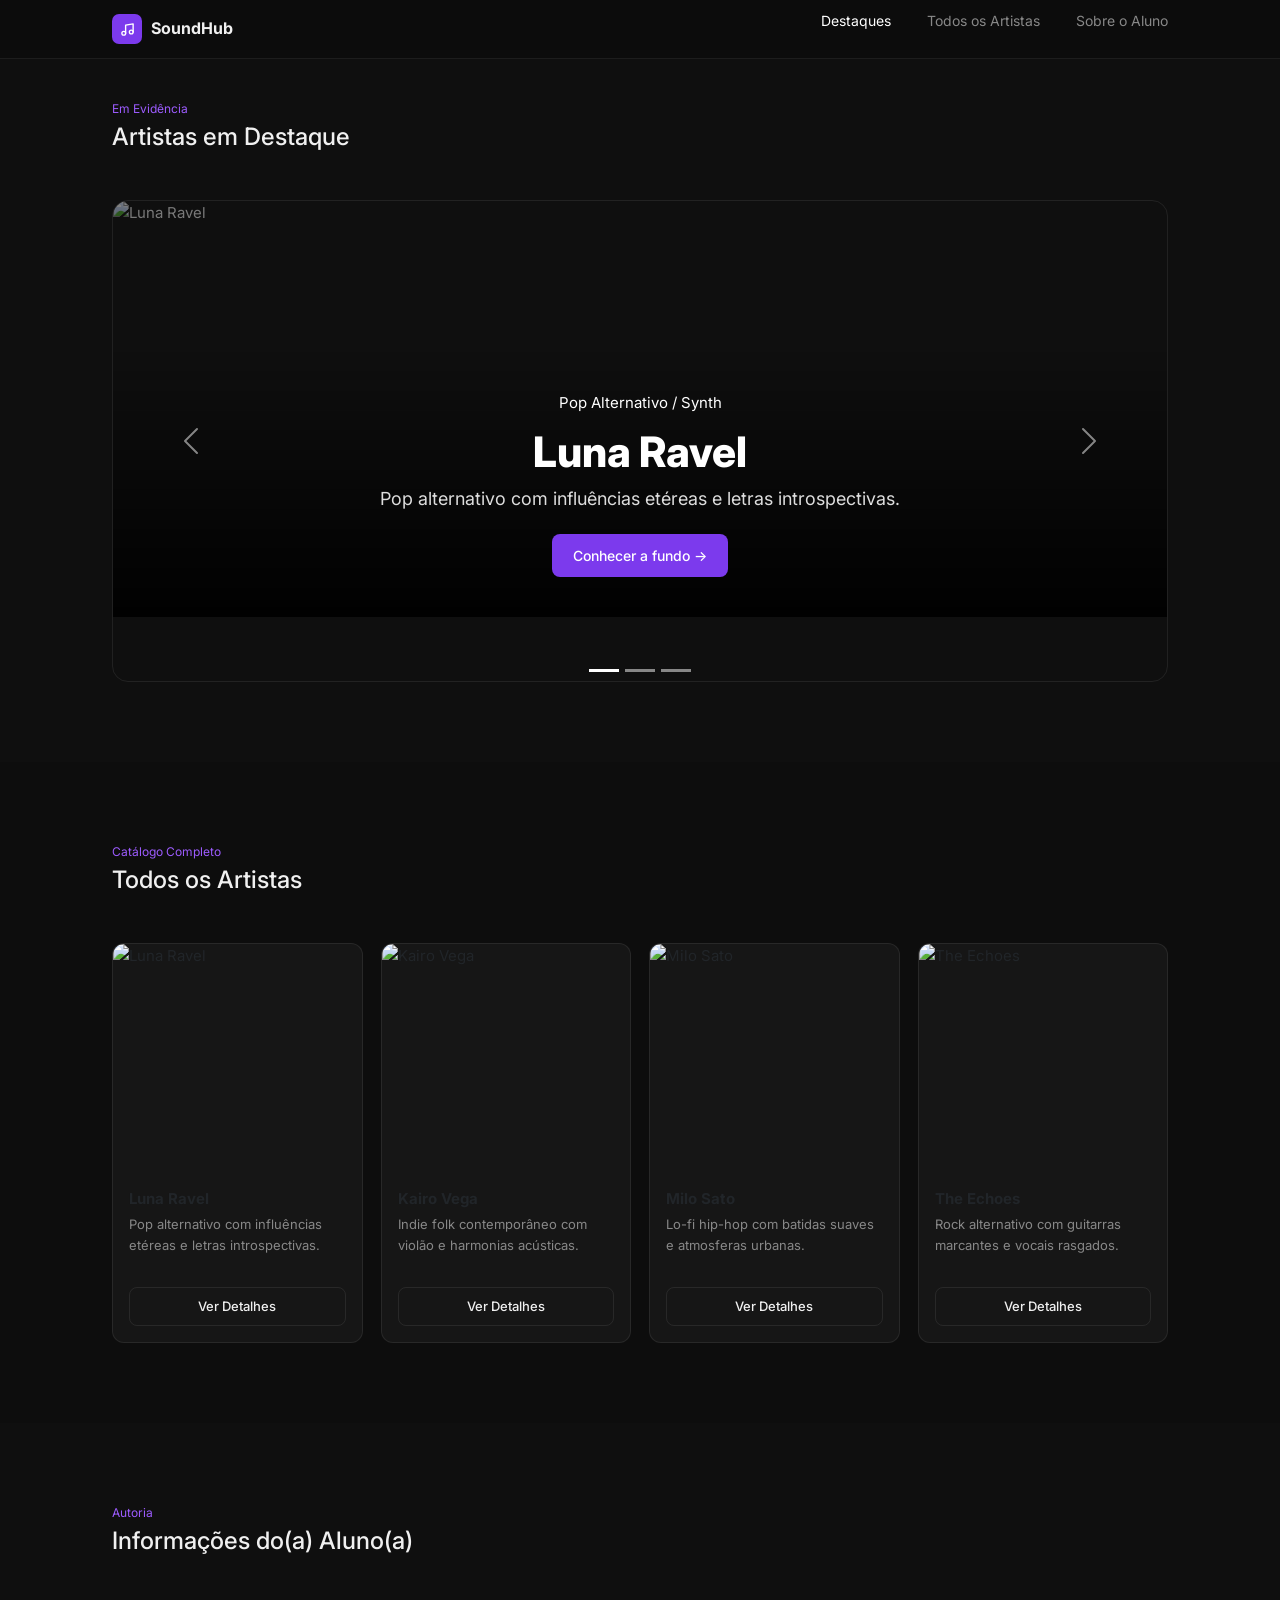
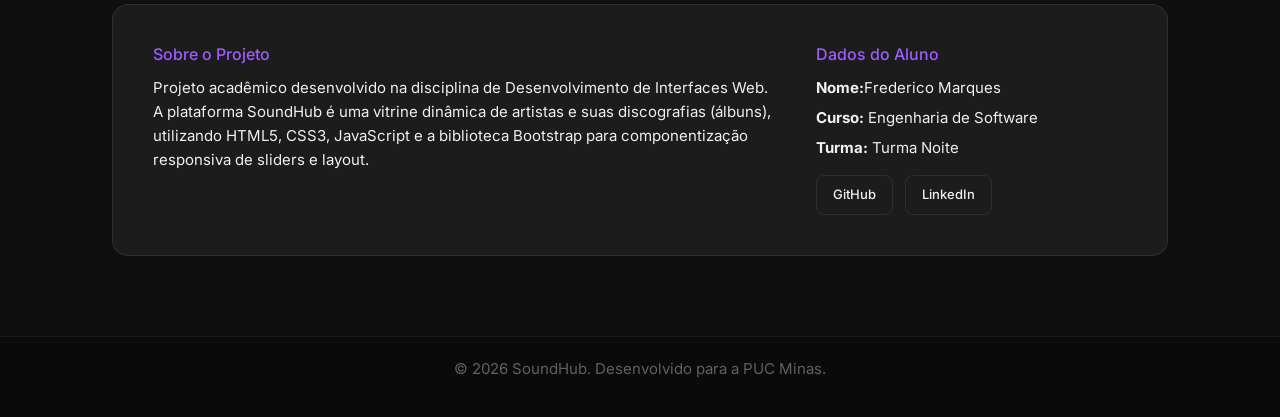
==== commit 5e2827ee: "Trabalho Prático 1 - Exibição e navegação dinâmicas" ====
--- a/public/index.html
+++ b/public/index.html
@@ -4,19 +4,20 @@
 <head>
     <meta charset="UTF-8" />
     <meta name="viewport" content="width=device-width, initial-scale=1.0" />
-    <title>SoundHub</title>
-    <link rel="stylesheet" href="styles.css" />
+    <title>SoundHub - Início</title>
+    <link href="https://cdn.jsdelivr.net/npm/bootstrap@5.3.2/dist/css/bootstrap.min.css" rel="stylesheet">
+    <link rel="stylesheet" href="assets/css/styles.css" />
     <link rel="preconnect" href="https://fonts.googleapis.com" />
     <link rel="preconnect" href="https://fonts.gstatic.com" crossorigin />
-    <link href="https://fonts.googleapis.com/css2?family=Inter:wght@300;400;500;600;700;800;900&display=swap" rel="stylesheet" />
+    <link href="https://fonts.googleapis.com/css2?family=Inter:wght@300;400;500;600;700;800;900&display=swap"
+        rel="stylesheet" />
 </head>
 
 <body>
 
-    <!-- HEADER -->
     <header class="header">
         <div class="header__inner">
-            <a href="#inicio" class="header__logo">
+            <a href="index.html" class="header__logo">
                 <span class="logo-icon">
                     <svg width="15" height="15" viewBox="0 0 24 24" fill="none">
                         <path d="M9 18V5l12-2v13" stroke="#fff" stroke-width="2.2" stroke-linecap="round"
@@ -27,240 +28,102 @@
                 </span>
                 <span class="logo-text">SoundHub</span>
             </a>
-
             <nav class="menu">
                 <ul class="menu__list">
-                    <li><a href="#inicio" class="menu__link menu__link--active">Início</a></li>
-                    <li><a href="#artistas" class="menu__link">Artistas</a></li>
-                    <li><a href="#albuns" class="menu__link">Álbuns</a></li>
-                    <li><a href="#contato" class="menu__link">Contato</a></li>
+                    <li><a href="#destaques" class="menu__link menu__link--active">Destaques</a></li>
+                    <li><a href="#artistas" class="menu__link">Todos os Artistas</a></li>
+                    <li><a href="#aluno" class="menu__link">Sobre o Aluno</a></li>
                 </ul>
             </nav>
         </div>
     </header>
 
-    <!-- MAIN -->
-    <main id="inicio">
-
-        <!-- HERO -->
-        <section class="hero">
-            <div class="hero__glow"></div>
-
-            <div class="hero__inner">
-                <div class="hero__content">
-                    <span class="hero__badge">
-                        <span class="hero__dot"></span>
-                        Catálogo musical
-                    </span>
-
-                    <h1 class="hero__title">
-                        Explore artistas e seus <br />
-                        <span class="hero__accent">álbuns</span> em um só lugar.
-                    </h1>
-
-                    <p class="hero__sub">
-                        O SoundHub reúne informações de artistas e discografias em uma experiência clara, organizada e
-                        feita para você descobrir novos sons sem distrações.
-                    </p>
-
-                    <div class="hero__ctas">
-                        <a href="#artistas" class="btn btn--purple">Começar a explorar →</a>
-                        <a href="#albuns" class="btn btn--ghost">▷ Ver demo</a>
+    <main>
+        <section class="section wrap-dark hero-slider" id="destaques">
+            <div class="container">
+                <div class="section__head">
+                    <div>
+                        <p class="eyebrow">Em Evidência</p>
+                        <h2 class="section__h2">Artistas em Destaque</h2>
                     </div>
                 </div>
 
-                <div class="hero__visual">
-                    <img src="https://picsum.photos/seed/stageconcert/620/460" alt="Artista no palco"
-                        class="hero__img" />
+                <div id="carouselDestaques" class="carousel slide" data-bs-ride="carousel">
+                    <div class="carousel-indicators" id="carousel-indicators-destaques">
+                    </div>
+                    <div class="carousel-inner" id="carousel-inner-destaques">
+                    </div>
+                    <button class="carousel-control-prev" type="button" data-bs-target="#carouselDestaques"
+                        data-bs-slide="prev">
+                        <span class="carousel-control-prev-icon" aria-hidden="true"></span>
+                        <span class="visually-hidden">Anterior</span>
+                    </button>
+                    <button class="carousel-control-next" type="button" data-bs-target="#carouselDestaques"
+                        data-bs-slide="next">
+                        <span class="carousel-control-next-icon" aria-hidden="true"></span>
+                        <span class="visually-hidden">Próximo</span>
+                    </button>
                 </div>
             </div>
         </section>
 
-        <!-- ARTISTAS -->
-        <section class="wrap-dark section artistas" id="artistas">
+        <section class="section artistas" id="artistas">
             <div class="container">
                 <div class="section__head">
                     <div>
-                        <p class="eyebrow">Descubra</p>
-                        <h2 class="section__h2">Artistas em destaque</h2>
+                        <p class="eyebrow">Catálogo Completo</p>
+                        <h2 class="section__h2">Todos os Artistas</h2>
                     </div>
-                    <a href="#" class="ver-todos">Ver todos →</a>
                 </div>
 
-                <div class="cards cards--artists">
-
-                    <article class="card card--artist">
-                        <div class="card__photo">
-                            <img src="https://picsum.photos/seed/luna42/320/340" alt="Luna Ravel" class="card__img" />
-                        </div>
-                        <div class="card__info">
-                            <h3 class="card__name">Luna Ravel</h3>
-                            <p class="card__bio">Pop alternativo com influências etéreas e letras introspectivas.</p>
-                            <a href="#" class="btn btn--outline btn--sm btn--fw">Ver perfil</a>
-                        </div>
-                    </article>
-
-                    <article class="card card--artist">
-                        <div class="card__photo">
-                            <img src="https://picsum.photos/seed/kairo7/320/340" alt="Kairo Vega" class="card__img" />
-                        </div>
-                        <div class="card__info">
-                            <h3 class="card__name">Kairo Vega</h3>
-                            <p class="card__bio">Indie folk contemporâneo com violão e harmonias acústicas.</p>
-                            <a href="#" class="btn btn--outline btn--sm btn--fw">Ver perfil</a>
-                        </div>
-                    </article>
-
-                    <article class="card card--artist">
-                        <div class="card__photo">
-                            <img src="https://picsum.photos/seed/milo55/320/340" alt="Milo Sato" class="card__img" />
-                        </div>
-                        <div class="card__info">
-                            <h3 class="card__name">Milo Sato</h3>
-                            <p class="card__bio">Lo-fi hip-hop com batidas suaves e atmosferas urbanas.</p>
-                            <a href="#" class="btn btn--outline btn--sm btn--fw">Ver perfil</a>
-                        </div>
-                    </article>
-
+                <div class="cards cards--artists" id="grid-todos-artistas">
                 </div>
             </div>
         </section>
 
-        <!-- ALBUNS -->
-        <section class="section albuns" id="albuns">
+        <section class="section wrap-dark" id="aluno">
             <div class="container">
                 <div class="section__head">
                     <div>
-                        <p class="eyebrow">Discografia</p>
-                        <h2 class="section__h2">Álbuns recentes</h2>
+                        <p class="eyebrow">Autoria</p>
+                        <h2 class="section__h2">Informações do(a) Aluno(a)</h2>
                     </div>
-                    <a href="#" class="ver-todos">Ver todos →</a>
                 </div>
 
-                <div class="cards cards--albums">
-
-                    <article class="card card--album">
-                        <div class="card__thumb">
-                            <img src="https://picsum.photos/seed/midnight11/460/260" alt="Midnight Echoes"
-                                class="card__img" />
+                <div class="aluno-info">
+                    <div class="aluno-info__sobre">
+                        <h3>Sobre o Projeto</h3>
+                        <p>Projeto acadêmico desenvolvido na disciplina de Desenvolvimento de Interfaces Web. A
+                            plataforma SoundHub é uma vitrine dinâmica de artistas e suas discografias (álbuns),
+                            utilizando HTML5, CSS3, JavaScript e a biblioteca Bootstrap para componentização responsiva
+                            de sliders e layout.</p>
+                    </div>
+                    <div class="aluno-info__autoria">
+                        <h3>Dados do Aluno</h3>
+                        <p><strong>Nome:</strong>Frederico Marques</p>
+                        <p><strong>Curso:</strong> Engenharia de Software</p>
+                        <p><strong>Turma:</strong> Turma Noite</p>
+                        <div class="social-links">
+                            <a href="https://github.com/fredmarques916/" class="btn btn--outline btn--sm">GitHub</a>
+                            <a href="#" class="btn btn--outline btn--sm">LinkedIn</a>
                         </div>
-                        <div class="card__info">
-                            <h3 class="card__name">Midnight Echoes</h3>
-                            <p class="card__artist-name">Luna Ravel</p>
-                            <div class="card__tags">
-                                <span class="tag">Pop</span>
-                                <span class="tag">Synth</span>
-                            </div>
-                            <a href="#" class="btn btn--outline btn--sm btn--fw">Ouvir álbum</a>
-                        </div>
-                    </article>
-
-                    <article class="card card--album">
-                        <div class="card__thumb">
-                            <img src="https://picsum.photos/seed/papersails/460/260" alt="Paper Sails"
-                                class="card__img" />
-                        </div>
-                        <div class="card__info">
-                            <h3 class="card__name">Paper Sails</h3>
-                            <p class="card__artist-name">Kairo Vega</p>
-                            <div class="card__tags">
-                                <span class="tag">Folk</span>
-                                <span class="tag">Indie</span>
-                            </div>
-                            <a href="#" class="btn btn--outline btn--sm btn--fw">Ouvir álbum</a>
-                        </div>
-                    </article>
-
-                    <article class="card card--album">
-                        <div class="card__thumb">
-                            <img src="https://picsum.photos/seed/neon7788/460/260" alt="Neon Archive"
-                                class="card__img" />
-                        </div>
-                        <div class="card__info">
-                            <h3 class="card__name">Neon Archive</h3>
-                            <p class="card__artist-name">Milo Sato</p>
-                            <div class="card__tags">
-                                <span class="tag">Lo-fi</span>
-                                <span class="tag">Beats</span>
-                            </div>
-                            <a href="#" class="btn btn--outline btn--sm btn--fw">Ouvir álbum</a>
-                        </div>
-                    </article>
-
-                </div>
-            </div>
-        </section>
-
-        <!-- CONTATO -->
-        <section class="formulario" id="contato">
-            <div class="container">
-                <div class="formulario__box">
-                    <h2 class="formulario__title">Fique por dentro</h2>
-                    <p class="formulario__sub">
-                        Busque artistas ou receba atualizações de novos álbuns diretamente no seu e-mail.
-                    </p>
-
-                    <form class="formulario__row">
-                        <div class="formulario__field">
-                            <input type="text" class="formulario__input" placeholder="Buscar artista ou álbum..." />
-                        </div>
-
-                        <div class="formulario__field">
-                            <input type="email" class="formulario__input" placeholder="seu@email.com" />
-                        </div>
-
-                        <button type="submit" class="btn btn--purple formulario__submit">
-                            Inscrever
-                        </button>
-                    </form>
+                    </div>
                 </div>
             </div>
         </section>
 
     </main>
 
-    <!-- FOOTER -->
     <footer class="footer">
         <div class="container">
-            <div class="footer__grid">
-
-                <div class="footer__brand">
-                    <a href="#inicio" class="header__logo">
-                        <span class="logo-icon">♫</span>
-                        <span class="logo-text">SoundHub</span>
-                    </a>
-
-                    <p class="footer__brand-text">
-                        Um ponto central para descobrir artistas e suas discografias.
-                    </p>
-                </div>
-
-                <div class="footer__col">
-                    <h4 class="footer__col-h">Explorar</h4>
-                    <ul class="footer__links">
-                        <li><a href="#artistas" class="footer__link">Artistas</a></li>
-                        <li><a href="#albuns" class="footer__link">Álbuns</a></li>
-                        <li><a href="#" class="footer__link">Gêneros</a></li>
-                    </ul>
-                </div>
-
-                <div class="footer__col">
-                    <h4 class="footer__col-h">Sobre</h4>
-                    <ul class="footer__links">
-                        <li><a href="#" class="footer__link">Projeto</a></li>
-                        <li><a href="#" class="footer__link">Equipe</a></li>
-                        <li><a href="#contato" class="footer__link">Contato</a></li>
-                    </ul>
-                </div>
-
-            </div>
-
             <div class="footer__bottom">
-                <p>© 2026 SoundHub. Todos os direitos reservados.</p>
+                <p>© 2026 SoundHub. Desenvolvido para a PUC Minas.</p>
             </div>
         </div>
     </footer>
 
+    <script src="https://cdn.jsdelivr.net/npm/bootstrap@5.3.2/dist/js/bootstrap.bundle.min.js"></script>
+    <script src="assets/js/app.js"></script>
 </body>
 
 </html>
--- a/public/assets/css/styles.css
+++ b/public/assets/css/styles.css
@@ -0,0 +1,403 @@
+*,
+*::before,
+*::after {
+  box-sizing: border-box;
+  margin: 0;
+  padding: 0;
+}
+
+ul {
+  list-style: none;
+}
+
+a {
+  text-decoration: none;
+  color: inherit;
+}
+
+img {
+  display: block;
+  width: 100%;
+  height: 100%;
+  object-fit: cover;
+}
+
+button {
+  cursor: pointer;
+  border: none;
+  background: none;
+  font-family: inherit;
+}
+
+:root {
+  --clr-bg: #0d0d0d;
+  --clr-bg-dark: #0a0a0a;
+  --clr-surface: #161616;
+  --clr-surface-2: #1c1c1c;
+  --clr-border: rgba(255, 255, 255, .07);
+  --clr-border-card: rgba(255, 255, 255, .08);
+
+  --clr-purple: #7c3aed;
+  --clr-purple-soft: #9d5cff;
+  --clr-purple-dim: rgba(124, 58, 237, .14);
+
+  --clr-white: #ffffff;
+  --clr-text: #f0f0f0;
+  --clr-muted: #888888;
+  --clr-muted-2: #606060;
+
+  --ff: 'Inter', sans-serif;
+
+  --r-sm: 8px;
+  --r-md: 12px;
+  --r-lg: 16px;
+
+  --max-w: 1120px;
+  --gap-section: 80px;
+}
+
+html {
+  scroll-behavior: smooth;
+}
+
+body {
+  font-family: var(--ff);
+  background: var(--clr-bg);
+  color: var(--clr-text);
+  font-size: 15px;
+  line-height: 1.6;
+  -webkit-font-smoothing: antialiased;
+}
+
+.container {
+  max-width: var(--max-w);
+  margin: 0 auto;
+  padding: 0 32px;
+}
+
+.btn {
+  display: inline-flex;
+  align-items: center;
+  justify-content: center;
+  gap: 6px;
+  padding: 10px 20px;
+  border-radius: var(--r-sm);
+  font-size: 14px;
+  font-weight: 500;
+  transition: .2s;
+  white-space: nowrap;
+}
+
+.btn:hover {
+  opacity: .9;
+  transform: translateY(-1px);
+  color: var(--clr-white);
+}
+
+.btn--purple {
+  background: var(--clr-purple);
+  color: white;
+}
+
+.btn--ghost {
+  border: 1px solid rgba(255, 255, 255, .15);
+  color: var(--clr-text);
+}
+
+.btn--outline {
+  border: 1px solid var(--clr-border-card);
+  color: var(--clr-text);
+}
+
+.btn--sm {
+  padding: 9px 16px;
+  font-size: 13px;
+}
+
+.btn--fw {
+  width: 100%;
+}
+
+.header {
+  position: sticky;
+  top: 0;
+  z-index: 200;
+  background: rgba(13, 13, 13, .88);
+  backdrop-filter: blur(14px);
+  border-bottom: 1px solid var(--clr-border);
+}
+
+.header__inner {
+  max-width: var(--max-w);
+  margin: 0 auto;
+  padding: 0 32px;
+  height: 58px;
+  display: flex;
+  align-items: center;
+  justify-content: space-between;
+}
+
+.header__logo {
+  display: inline-flex;
+  align-items: center;
+  gap: 9px;
+}
+
+.logo-icon {
+  width: 30px;
+  height: 30px;
+  background: var(--clr-purple);
+  border-radius: 7px;
+  display: flex;
+  align-items: center;
+  justify-content: center;
+}
+
+.logo-text {
+  font-size: 16px;
+  font-weight: 700;
+}
+
+.menu__list {
+  display: flex;
+  align-items: center;
+  gap: 36px;
+}
+
+.menu__link {
+  font-size: 14px;
+  color: var(--clr-muted);
+  transition: .2s;
+}
+
+.menu__link:hover,
+.menu__link--active {
+  color: white;
+}
+
+.section {
+  padding: var(--gap-section) 0;
+}
+
+.wrap-dark {
+  background: #0f0f0f;
+}
+
+.section__head {
+  display: flex;
+  justify-content: space-between;
+  align-items: flex-end;
+  margin-bottom: 40px;
+}
+
+.section__h2 {
+  font-size: 24px;
+}
+
+.eyebrow {
+  color: var(--clr-purple-soft);
+  font-size: 12px;
+  margin-bottom: 5px;
+}
+
+.card {
+  background: var(--clr-surface);
+  border: 1px solid var(--clr-border-card);
+  border-radius: var(--r-md);
+  overflow: hidden;
+  transition: .2s;
+}
+
+.card:hover {
+  transform: translateY(-3px);
+  border-color: rgba(124, 58, 237, .38);
+}
+
+.cards--artists {
+  display: grid;
+  grid-template-columns: repeat(4, 1fr);
+  gap: 18px;
+}
+
+.cards--albums {
+  display: grid;
+  grid-template-columns: repeat(4, 1fr);
+  gap: 18px;
+}
+
+.card__photo {
+  height: 230px;
+}
+
+.card__thumb {
+  height: 196px;
+}
+
+.card__info {
+  padding: 16px;
+}
+
+.card__name {
+  font-size: 15px;
+  font-weight: 700;
+  margin-bottom: 6px;
+}
+
+.card__bio,
+.card__artist-name {
+  color: var(--clr-muted);
+  font-size: 13px;
+}
+
+.footer {
+  background: #0a0a0a;
+  border-top: 1px solid var(--clr-border);
+}
+
+.footer__bottom {
+  padding: 20px 0;
+  text-align: center;
+  color: var(--clr-muted-2);
+}
+
+/* ========================================================= */
+/* NOVAS CLASSES - ADICIONADAS PARA O TRABALHO PRÁTICO       */
+/* ========================================================= */
+
+/* Adaptação do Carrossel do Bootstrap para a identidade visual */
+.hero-slider {
+  padding-top: 40px;
+}
+
+.carousel-inner {
+  border-radius: var(--r-lg);
+  overflow: hidden;
+  border: 1px solid var(--clr-border-card);
+}
+
+.carousel-caption {
+  background: linear-gradient(to top, rgba(0, 0, 0, 0.9), transparent);
+  right: 0;
+  left: 0;
+  bottom: 0;
+  padding: 40px;
+  text-align: left;
+}
+
+.carousel-indicators {
+  margin-bottom: 0px;
+}
+
+/* Painel do Aluno */
+.aluno-info {
+  background: var(--clr-surface-2);
+  border: 1px solid var(--clr-border-card);
+  border-radius: var(--r-lg);
+  padding: 40px;
+  display: grid;
+  grid-template-columns: 2fr 1fr;
+  gap: 40px;
+}
+
+.aluno-info__sobre h3,
+.aluno-info__autoria h3 {
+  color: var(--clr-purple-soft);
+  font-size: 16px;
+  margin-bottom: 12px;
+}
+
+.aluno-info__autoria p {
+  margin-bottom: 6px;
+}
+
+.social-links {
+  display: flex;
+  gap: 12px;
+  margin-top: 15px;
+}
+
+/* Página de Detalhe - Informações Gerais */
+.detalhe-geral {
+  display: flex;
+  gap: 40px;
+  background: var(--clr-surface);
+  border: 1px solid var(--clr-border-card);
+  border-radius: var(--r-lg);
+  padding: 40px;
+  margin-bottom: 60px;
+}
+
+.detalhe-geral__img-wrapper {
+  flex-shrink: 0;
+  width: 300px;
+  height: 320px;
+  border-radius: var(--r-md);
+  overflow: hidden;
+}
+
+.detalhe-geral__info h1 {
+  font-size: 36px;
+  margin-bottom: 16px;
+  color: var(--clr-white);
+}
+
+.detalhe-list {
+  list-style: none;
+  margin-bottom: 24px;
+  background: var(--clr-bg-dark);
+  padding: 16px;
+  border-radius: var(--r-sm);
+  border: 1px solid var(--clr-border);
+}
+
+.detalhe-list li {
+  margin-bottom: 8px;
+  color: var(--clr-text);
+}
+
+.detalhe-list strong {
+  color: var(--clr-purple-soft);
+}
+
+/* Responsividade (Tablets e Mobile) */
+@media (max-width: 1024px) {
+
+  .cards--artists,
+  .cards--albums {
+    grid-template-columns: repeat(2, 1fr);
+  }
+}
+
+@media (max-width: 768px) {
+  .aluno-info {
+    grid-template-columns: 1fr;
+  }
+
+  .detalhe-geral {
+    flex-direction: column;
+  }
+
+  .detalhe-geral__img-wrapper {
+    width: 100%;
+    height: auto;
+    aspect-ratio: 1/1;
+  }
+}
+
+@media (max-width: 520px) {
+  .header__inner {
+    flex-direction: column;
+    height: auto;
+    padding: 16px 20px;
+    gap: 12px;
+  }
+
+  .cards--artists,
+  .cards--albums {
+    grid-template-columns: 1fr;
+  }
+
+  .carousel-caption h2 {
+    font-size: 24px !important;
+  }
+}
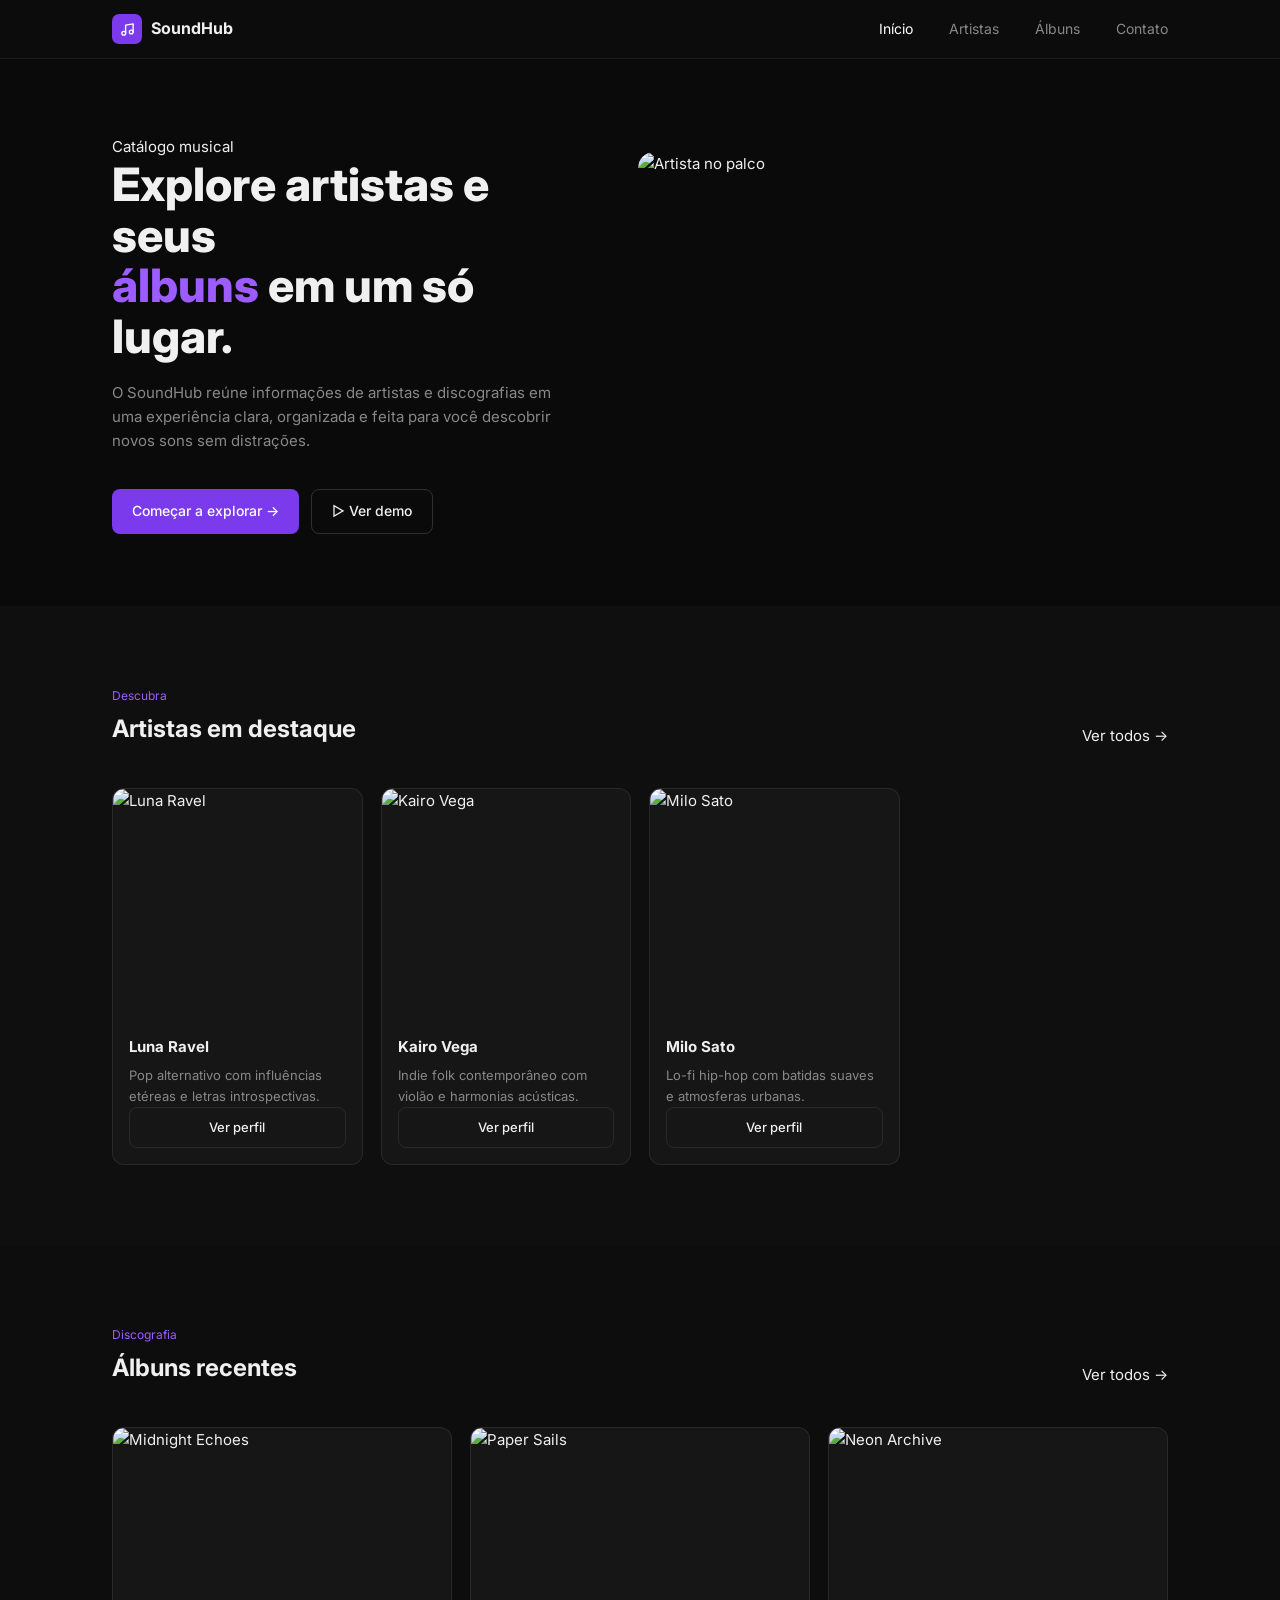
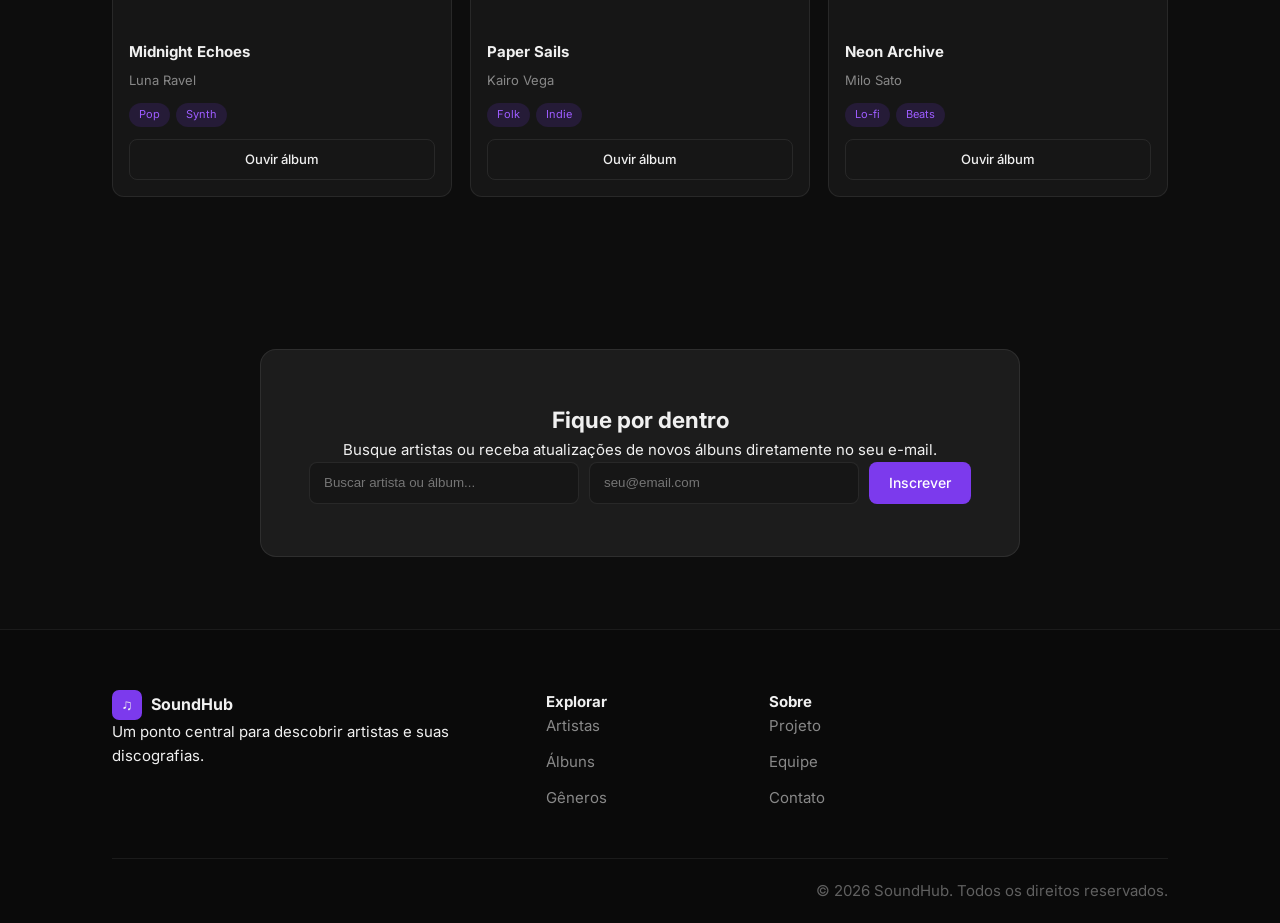
==== commit 19106a41: "Revertendo o progresso" ====
--- a/public/index.html
+++ b/public/index.html
@@ -4,20 +4,19 @@
 <head>
     <meta charset="UTF-8" />
     <meta name="viewport" content="width=device-width, initial-scale=1.0" />
-    <title>SoundHub - Início</title>
-    <link href="https://cdn.jsdelivr.net/npm/bootstrap@5.3.2/dist/css/bootstrap.min.css" rel="stylesheet">
-    <link rel="stylesheet" href="assets/css/styles.css" />
+    <title>SoundHub</title>
+    <link rel="stylesheet" href="styles.css" />
     <link rel="preconnect" href="https://fonts.googleapis.com" />
     <link rel="preconnect" href="https://fonts.gstatic.com" crossorigin />
-    <link href="https://fonts.googleapis.com/css2?family=Inter:wght@300;400;500;600;700;800;900&display=swap"
-        rel="stylesheet" />
+    <link href="https://fonts.googleapis.com/css2?family=Inter:wght@300;400;500;600;700;800;900&display=swap" rel="stylesheet" />
 </head>
 
 <body>
 
+    <!-- HEADER -->
     <header class="header">
         <div class="header__inner">
-            <a href="index.html" class="header__logo">
+            <a href="#inicio" class="header__logo">
                 <span class="logo-icon">
                     <svg width="15" height="15" viewBox="0 0 24 24" fill="none">
                         <path d="M9 18V5l12-2v13" stroke="#fff" stroke-width="2.2" stroke-linecap="round"
@@ -28,102 +27,240 @@
                 </span>
                 <span class="logo-text">SoundHub</span>
             </a>
+
             <nav class="menu">
                 <ul class="menu__list">
-                    <li><a href="#destaques" class="menu__link menu__link--active">Destaques</a></li>
-                    <li><a href="#artistas" class="menu__link">Todos os Artistas</a></li>
-                    <li><a href="#aluno" class="menu__link">Sobre o Aluno</a></li>
+                    <li><a href="#inicio" class="menu__link menu__link--active">Início</a></li>
+                    <li><a href="#artistas" class="menu__link">Artistas</a></li>
+                    <li><a href="#albuns" class="menu__link">Álbuns</a></li>
+                    <li><a href="#contato" class="menu__link">Contato</a></li>
                 </ul>
             </nav>
         </div>
     </header>
 
-    <main>
-        <section class="section wrap-dark hero-slider" id="destaques">
+    <!-- MAIN -->
+    <main id="inicio">
+
+        <!-- HERO -->
+        <section class="hero">
+            <div class="hero__glow"></div>
+
+            <div class="hero__inner">
+                <div class="hero__content">
+                    <span class="hero__badge">
+                        <span class="hero__dot"></span>
+                        Catálogo musical
+                    </span>
+
+                    <h1 class="hero__title">
+                        Explore artistas e seus <br />
+                        <span class="hero__accent">álbuns</span> em um só lugar.
+                    </h1>
+
+                    <p class="hero__sub">
+                        O SoundHub reúne informações de artistas e discografias em uma experiência clara, organizada e
+                        feita para você descobrir novos sons sem distrações.
+                    </p>
+
+                    <div class="hero__ctas">
+                        <a href="#artistas" class="btn btn--purple">Começar a explorar →</a>
+                        <a href="#albuns" class="btn btn--ghost">▷ Ver demo</a>
+                    </div>
+                </div>
+
+                <div class="hero__visual">
+                    <img src="https://picsum.photos/seed/stageconcert/620/460" alt="Artista no palco"
+                        class="hero__img" />
+                </div>
+            </div>
+        </section>
+
+        <!-- ARTISTAS -->
+        <section class="wrap-dark section artistas" id="artistas">
             <div class="container">
                 <div class="section__head">
                     <div>
-                        <p class="eyebrow">Em Evidência</p>
-                        <h2 class="section__h2">Artistas em Destaque</h2>
+                        <p class="eyebrow">Descubra</p>
+                        <h2 class="section__h2">Artistas em destaque</h2>
                     </div>
-                </div>
-
-                <div id="carouselDestaques" class="carousel slide" data-bs-ride="carousel">
-                    <div class="carousel-indicators" id="carousel-indicators-destaques">
-                    </div>
-                    <div class="carousel-inner" id="carousel-inner-destaques">
-                    </div>
-                    <button class="carousel-control-prev" type="button" data-bs-target="#carouselDestaques"
-                        data-bs-slide="prev">
-                        <span class="carousel-control-prev-icon" aria-hidden="true"></span>
-                        <span class="visually-hidden">Anterior</span>
-                    </button>
-                    <button class="carousel-control-next" type="button" data-bs-target="#carouselDestaques"
-                        data-bs-slide="next">
-                        <span class="carousel-control-next-icon" aria-hidden="true"></span>
-                        <span class="visually-hidden">Próximo</span>
-                    </button>
-                </div>
-            </div>
-        </section>
-
-        <section class="section artistas" id="artistas">
+                    <a href="#" class="ver-todos">Ver todos →</a>
+                </div>
+
+                <div class="cards cards--artists">
+
+                    <article class="card card--artist">
+                        <div class="card__photo">
+                            <img src="https://picsum.photos/seed/luna42/320/340" alt="Luna Ravel" class="card__img" />
+                        </div>
+                        <div class="card__info">
+                            <h3 class="card__name">Luna Ravel</h3>
+                            <p class="card__bio">Pop alternativo com influências etéreas e letras introspectivas.</p>
+                            <a href="#" class="btn btn--outline btn--sm btn--fw">Ver perfil</a>
+                        </div>
+                    </article>
+
+                    <article class="card card--artist">
+                        <div class="card__photo">
+                            <img src="https://picsum.photos/seed/kairo7/320/340" alt="Kairo Vega" class="card__img" />
+                        </div>
+                        <div class="card__info">
+                            <h3 class="card__name">Kairo Vega</h3>
+                            <p class="card__bio">Indie folk contemporâneo com violão e harmonias acústicas.</p>
+                            <a href="#" class="btn btn--outline btn--sm btn--fw">Ver perfil</a>
+                        </div>
+                    </article>
+
+                    <article class="card card--artist">
+                        <div class="card__photo">
+                            <img src="https://picsum.photos/seed/milo55/320/340" alt="Milo Sato" class="card__img" />
+                        </div>
+                        <div class="card__info">
+                            <h3 class="card__name">Milo Sato</h3>
+                            <p class="card__bio">Lo-fi hip-hop com batidas suaves e atmosferas urbanas.</p>
+                            <a href="#" class="btn btn--outline btn--sm btn--fw">Ver perfil</a>
+                        </div>
+                    </article>
+
+                </div>
+            </div>
+        </section>
+
+        <!-- ALBUNS -->
+        <section class="section albuns" id="albuns">
             <div class="container">
                 <div class="section__head">
                     <div>
-                        <p class="eyebrow">Catálogo Completo</p>
-                        <h2 class="section__h2">Todos os Artistas</h2>
+                        <p class="eyebrow">Discografia</p>
+                        <h2 class="section__h2">Álbuns recentes</h2>
                     </div>
-                </div>
-
-                <div class="cards cards--artists" id="grid-todos-artistas">
-                </div>
-            </div>
-        </section>
-
-        <section class="section wrap-dark" id="aluno">
+                    <a href="#" class="ver-todos">Ver todos →</a>
+                </div>
+
+                <div class="cards cards--albums">
+
+                    <article class="card card--album">
+                        <div class="card__thumb">
+                            <img src="https://picsum.photos/seed/midnight11/460/260" alt="Midnight Echoes"
+                                class="card__img" />
+                        </div>
+                        <div class="card__info">
+                            <h3 class="card__name">Midnight Echoes</h3>
+                            <p class="card__artist-name">Luna Ravel</p>
+                            <div class="card__tags">
+                                <span class="tag">Pop</span>
+                                <span class="tag">Synth</span>
+                            </div>
+                            <a href="#" class="btn btn--outline btn--sm btn--fw">Ouvir álbum</a>
+                        </div>
+                    </article>
+
+                    <article class="card card--album">
+                        <div class="card__thumb">
+                            <img src="https://picsum.photos/seed/papersails/460/260" alt="Paper Sails"
+                                class="card__img" />
+                        </div>
+                        <div class="card__info">
+                            <h3 class="card__name">Paper Sails</h3>
+                            <p class="card__artist-name">Kairo Vega</p>
+                            <div class="card__tags">
+                                <span class="tag">Folk</span>
+                                <span class="tag">Indie</span>
+                            </div>
+                            <a href="#" class="btn btn--outline btn--sm btn--fw">Ouvir álbum</a>
+                        </div>
+                    </article>
+
+                    <article class="card card--album">
+                        <div class="card__thumb">
+                            <img src="https://picsum.photos/seed/neon7788/460/260" alt="Neon Archive"
+                                class="card__img" />
+                        </div>
+                        <div class="card__info">
+                            <h3 class="card__name">Neon Archive</h3>
+                            <p class="card__artist-name">Milo Sato</p>
+                            <div class="card__tags">
+                                <span class="tag">Lo-fi</span>
+                                <span class="tag">Beats</span>
+                            </div>
+                            <a href="#" class="btn btn--outline btn--sm btn--fw">Ouvir álbum</a>
+                        </div>
+                    </article>
+
+                </div>
+            </div>
+        </section>
+
+        <!-- CONTATO -->
+        <section class="formulario" id="contato">
             <div class="container">
-                <div class="section__head">
-                    <div>
-                        <p class="eyebrow">Autoria</p>
-                        <h2 class="section__h2">Informações do(a) Aluno(a)</h2>
-                    </div>
-                </div>
-
-                <div class="aluno-info">
-                    <div class="aluno-info__sobre">
-                        <h3>Sobre o Projeto</h3>
-                        <p>Projeto acadêmico desenvolvido na disciplina de Desenvolvimento de Interfaces Web. A
-                            plataforma SoundHub é uma vitrine dinâmica de artistas e suas discografias (álbuns),
-                            utilizando HTML5, CSS3, JavaScript e a biblioteca Bootstrap para componentização responsiva
-                            de sliders e layout.</p>
-                    </div>
-                    <div class="aluno-info__autoria">
-                        <h3>Dados do Aluno</h3>
-                        <p><strong>Nome:</strong>Frederico Marques</p>
-                        <p><strong>Curso:</strong> Engenharia de Software</p>
-                        <p><strong>Turma:</strong> Turma Noite</p>
-                        <div class="social-links">
-                            <a href="https://github.com/fredmarques916/" class="btn btn--outline btn--sm">GitHub</a>
-                            <a href="#" class="btn btn--outline btn--sm">LinkedIn</a>
-                        </div>
-                    </div>
+                <div class="formulario__box">
+                    <h2 class="formulario__title">Fique por dentro</h2>
+                    <p class="formulario__sub">
+                        Busque artistas ou receba atualizações de novos álbuns diretamente no seu e-mail.
+                    </p>
+
+                    <form class="formulario__row">
+                        <div class="formulario__field">
+                            <input type="text" class="formulario__input" placeholder="Buscar artista ou álbum..." />
+                        </div>
+
+                        <div class="formulario__field">
+                            <input type="email" class="formulario__input" placeholder="seu@email.com" />
+                        </div>
+
+                        <button type="submit" class="btn btn--purple formulario__submit">
+                            Inscrever
+                        </button>
+                    </form>
                 </div>
             </div>
         </section>
 
     </main>
 
+    <!-- FOOTER -->
     <footer class="footer">
         <div class="container">
+            <div class="footer__grid">
+
+                <div class="footer__brand">
+                    <a href="#inicio" class="header__logo">
+                        <span class="logo-icon">♫</span>
+                        <span class="logo-text">SoundHub</span>
+                    </a>
+
+                    <p class="footer__brand-text">
+                        Um ponto central para descobrir artistas e suas discografias.
+                    </p>
+                </div>
+
+                <div class="footer__col">
+                    <h4 class="footer__col-h">Explorar</h4>
+                    <ul class="footer__links">
+                        <li><a href="#artistas" class="footer__link">Artistas</a></li>
+                        <li><a href="#albuns" class="footer__link">Álbuns</a></li>
+                        <li><a href="#" class="footer__link">Gêneros</a></li>
+                    </ul>
+                </div>
+
+                <div class="footer__col">
+                    <h4 class="footer__col-h">Sobre</h4>
+                    <ul class="footer__links">
+                        <li><a href="#" class="footer__link">Projeto</a></li>
+                        <li><a href="#" class="footer__link">Equipe</a></li>
+                        <li><a href="#contato" class="footer__link">Contato</a></li>
+                    </ul>
+                </div>
+
+            </div>
+
             <div class="footer__bottom">
-                <p>© 2026 SoundHub. Desenvolvido para a PUC Minas.</p>
+                <p>© 2026 SoundHub. Todos os direitos reservados.</p>
             </div>
         </div>
     </footer>
 
-    <script src="https://cdn.jsdelivr.net/npm/bootstrap@5.3.2/dist/js/bootstrap.bundle.min.js"></script>
-    <script src="assets/js/app.js"></script>
 </body>
 
 </html>
--- a/public/styles.css
+++ b/public/styles.css
@@ -0,0 +1,503 @@
+*, *::before, *::after {
+  box-sizing: border-box;
+  margin: 0;
+  padding: 0;
+}
+
+ul { list-style: none; }
+a { text-decoration: none; color: inherit; }
+img {
+  display: block;
+  width: 100%;
+  height: 100%;
+  object-fit: cover;
+}
+button {
+  cursor: pointer;
+  border: none;
+  background: none;
+  font-family: inherit;
+}
+
+:root {
+  --clr-bg: #0d0d0d;
+  --clr-bg-dark: #0a0a0a;
+  --clr-surface: #161616;
+  --clr-surface-2: #1c1c1c;
+  --clr-border: rgba(255,255,255,.07);
+  --clr-border-card: rgba(255,255,255,.08);
+
+  --clr-purple: #7c3aed;
+  --clr-purple-soft: #9d5cff;
+  --clr-purple-dim: rgba(124,58,237,.14);
+
+  --clr-white: #ffffff;
+  --clr-text: #f0f0f0;
+  --clr-muted: #888888;
+  --clr-muted-2: #606060;
+
+  --ff: 'Inter', sans-serif;
+
+  --r-sm: 8px;
+  --r-md: 12px;
+  --r-lg: 16px;
+
+  --max-w: 1120px;
+  --gap-section: 80px;
+}
+
+html {
+  scroll-behavior: smooth;
+}
+
+body {
+  font-family: var(--ff);
+  background: var(--clr-bg);
+  color: var(--clr-text);
+  font-size: 15px;
+  line-height: 1.6;
+  -webkit-font-smoothing: antialiased;
+}
+
+.container {
+  max-width: var(--max-w);
+  margin: 0 auto;
+  padding: 0 32px;
+}
+
+.btn {
+  display: inline-flex;
+  align-items: center;
+  justify-content: center;
+  gap: 6px;
+  padding: 10px 20px;
+  border-radius: var(--r-sm);
+  font-size: 14px;
+  font-weight: 500;
+  transition: .2s;
+  white-space: nowrap;
+}
+
+.btn:hover {
+  opacity: .9;
+  transform: translateY(-1px);
+}
+
+.btn--purple {
+  background: var(--clr-purple);
+  color: white;
+}
+
+.btn--ghost {
+  border: 1px solid rgba(255,255,255,.15);
+  color: var(--clr-text);
+}
+
+.btn--outline {
+  border: 1px solid var(--clr-border-card);
+  color: var(--clr-text);
+}
+
+.btn--sm {
+  padding: 9px 16px;
+  font-size: 13px;
+}
+
+.btn--fw {
+  width: 100%;
+}
+
+.header {
+  position: sticky;
+  top: 0;
+  z-index: 200;
+  background: rgba(13,13,13,.88);
+  backdrop-filter: blur(14px);
+  border-bottom: 1px solid var(--clr-border);
+}
+
+.header__inner {
+  max-width: var(--max-w);
+  margin: 0 auto;
+  padding: 0 32px;
+  height: 58px;
+  display: flex;
+  align-items: center;
+  justify-content: space-between;
+}
+
+.header__logo {
+  display: inline-flex;
+  align-items: center;
+  gap: 9px;
+}
+
+.logo-icon {
+  width: 30px;
+  height: 30px;
+  background: var(--clr-purple);
+  border-radius: 7px;
+  display: flex;
+  align-items: center;
+  justify-content: center;
+}
+
+.logo-text {
+  font-size: 16px;
+  font-weight: 700;
+}
+
+.menu__list {
+  display: flex;
+  align-items: center;
+  gap: 36px;
+}
+
+.menu__link {
+  font-size: 14px;
+  color: var(--clr-muted);
+  transition: .2s;
+}
+
+.menu__link:hover,
+.menu__link--active {
+  color: white;
+}
+
+.hero {
+  background: var(--clr-bg-dark);
+  overflow: hidden;
+  padding-bottom: 72px;
+}
+
+.hero__inner {
+  max-width: var(--max-w);
+  margin: 0 auto;
+  padding: 76px 32px 0;
+  display: flex;
+  align-items: center;
+  gap: 56px;
+}
+
+.hero__content {
+  width: 470px;
+}
+
+.hero__title {
+  font-size: 46px;
+  font-weight: 800;
+  line-height: 1.1;
+  margin-bottom: 20px;
+}
+
+.hero__accent {
+  color: var(--clr-purple-soft);
+}
+
+.hero__sub {
+  color: var(--clr-muted);
+  margin-bottom: 36px;
+}
+
+.hero__ctas {
+  display: flex;
+  gap: 12px;
+}
+
+.hero__visual {
+  flex: 1;
+  border-radius: var(--r-lg);
+  overflow: hidden;
+  aspect-ratio: 16/11;
+}
+
+.section {
+  padding: var(--gap-section) 0;
+}
+
+.wrap-dark {
+  background: #0f0f0f;
+}
+
+.section__head {
+  display: flex;
+  justify-content: space-between;
+  align-items: flex-end;
+  margin-bottom: 40px;
+}
+
+.section__h2 {
+  font-size: 24px;
+}
+
+.eyebrow {
+  color: var(--clr-purple-soft);
+  font-size: 12px;
+  margin-bottom: 5px;
+}
+
+.card {
+  background: var(--clr-surface);
+  border: 1px solid var(--clr-border-card);
+  border-radius: var(--r-md);
+  overflow: hidden;
+  transition: .2s;
+}
+
+.card:hover {
+  transform: translateY(-3px);
+  border-color: rgba(124,58,237,.38);
+}
+
+.cards--artists {
+  display: grid;
+  grid-template-columns: repeat(4, 1fr);
+  gap: 18px;
+}
+
+.cards--albums {
+  display: grid;
+  grid-template-columns: repeat(3, 1fr);
+  gap: 18px;
+}
+
+.card__photo {
+  height: 230px;
+}
+
+.card__thumb {
+  height: 196px;
+}
+
+.card__info {
+  padding: 16px;
+}
+
+.card__name {
+  font-size: 15px;
+  font-weight: 700;
+  margin-bottom: 6px;
+}
+
+.card__bio,
+.card__artist-name {
+  color: var(--clr-muted);
+  font-size: 13px;
+}
+
+.card__tags {
+  display: flex;
+  flex-wrap: wrap;
+  gap: 6px;
+  margin: 12px 0;
+}
+
+.tag {
+  font-size: 11px;
+  padding: 3px 10px;
+  border-radius: 100px;
+  background: rgba(124,58,237,.15);
+  color: var(--clr-purple-soft);
+}
+
+.formulario {
+  padding: 72px 0;
+}
+
+.formulario__box {
+  background: var(--clr-surface-2);
+  border: 1px solid var(--clr-border-card);
+  border-radius: var(--r-lg);
+  padding: 52px 48px;
+  max-width: 760px;
+  margin: 0 auto;
+  text-align: center;
+}
+
+.formulario__row {
+  display: flex;
+  gap: 10px;
+  flex-wrap: wrap;
+}
+
+.formulario__field {
+  flex: 1;
+  min-width: 210px;
+}
+
+.formulario__input {
+  width: 100%;
+  height: 42px;
+  padding: 0 14px;
+  background: var(--clr-surface);
+  border: 1px solid var(--clr-border-card);
+  border-radius: var(--r-sm);
+  color: var(--clr-text);
+}
+
+.footer {
+  background: #0a0a0a;
+  padding-top: 60px;
+  border-top: 1px solid var(--clr-border);
+}
+
+.footer__grid {
+  display: grid;
+  grid-template-columns: 2.2fr 1fr 1fr 1fr;
+  gap: 48px;
+  padding-bottom: 48px;
+  border-bottom: 1px solid var(--clr-border);
+}
+
+.footer__links {
+  display: flex;
+  flex-direction: column;
+  gap: 12px;
+}
+
+.footer__link {
+  color: var(--clr-muted);
+}
+
+.footer__bottom {
+  padding: 20px 0;
+  text-align: right;
+  color: var(--clr-muted-2);
+}
+
+/* Tablets grandes */
+@media (max-width: 1024px) {
+  .hero__title {
+    font-size: 38px;
+  }
+
+  .hero__content {
+    width: 420px;
+  }
+
+  .cards--artists {
+    grid-template-columns: repeat(2, 1fr);
+  }
+
+  .cards--albums {
+    grid-template-columns: repeat(2, 1fr);
+  }
+
+  .footer__grid {
+    grid-template-columns: 1.6fr 1fr 1fr 1fr;
+    gap: 32px;
+  }
+}
+
+/* Tablets */
+@media (max-width: 768px) {
+  .hero__inner {
+    flex-direction: column;
+    padding: 52px 24px 0;
+    gap: 36px;
+  }
+
+  .hero__content,
+  .hero__visual {
+    width: 100%;
+  }
+
+  .hero__title {
+    font-size: 34px;
+  }
+
+  .menu__list {
+    gap: 20px;
+    flex-wrap: wrap;
+    justify-content: center;
+  }
+
+  .cards--artists,
+  .cards--albums {
+    grid-template-columns: repeat(2, 1fr);
+  }
+
+  .footer__grid {
+    grid-template-columns: 1fr 1fr;
+    gap: 28px;
+  }
+
+  .footer__brand {
+    grid-column: span 2;
+  }
+
+  .formulario__box {
+    padding: 36px 24px;
+  }
+
+  .container {
+    padding: 0 20px;
+  }
+
+  .section__head {
+    flex-direction: column;
+    align-items: flex-start;
+    gap: 10px;
+  }
+}
+
+/* Mobile */
+@media (max-width: 520px) {
+  .header__inner {
+    flex-direction: column;
+    height: auto;
+    padding: 16px 20px;
+    gap: 12px;
+  }
+
+  .menu__list {
+    flex-wrap: wrap;
+    justify-content: center;
+    gap: 14px;
+  }
+
+  .menu__link {
+    font-size: 13px;
+  }
+
+  .hero__title {
+    font-size: 30px;
+    letter-spacing: -.8px;
+  }
+
+  .hero__ctas {
+    flex-direction: column;
+    width: 100%;
+  }
+
+  .hero__ctas .btn {
+    width: 100%;
+  }
+
+  .cards--artists,
+  .cards--albums {
+    grid-template-columns: 1fr;
+  }
+
+  .footer__grid {
+    grid-template-columns: 1fr;
+  }
+
+  .footer__brand {
+    grid-column: span 1;
+  }
+
+  .footer__bottom {
+    text-align: center;
+  }
+
+  .formulario__row {
+    flex-direction: column;
+  }
+
+  .formulario__field,
+  .formulario__submit {
+    width: 100%;
+    min-width: 100%;
+  }
+}
